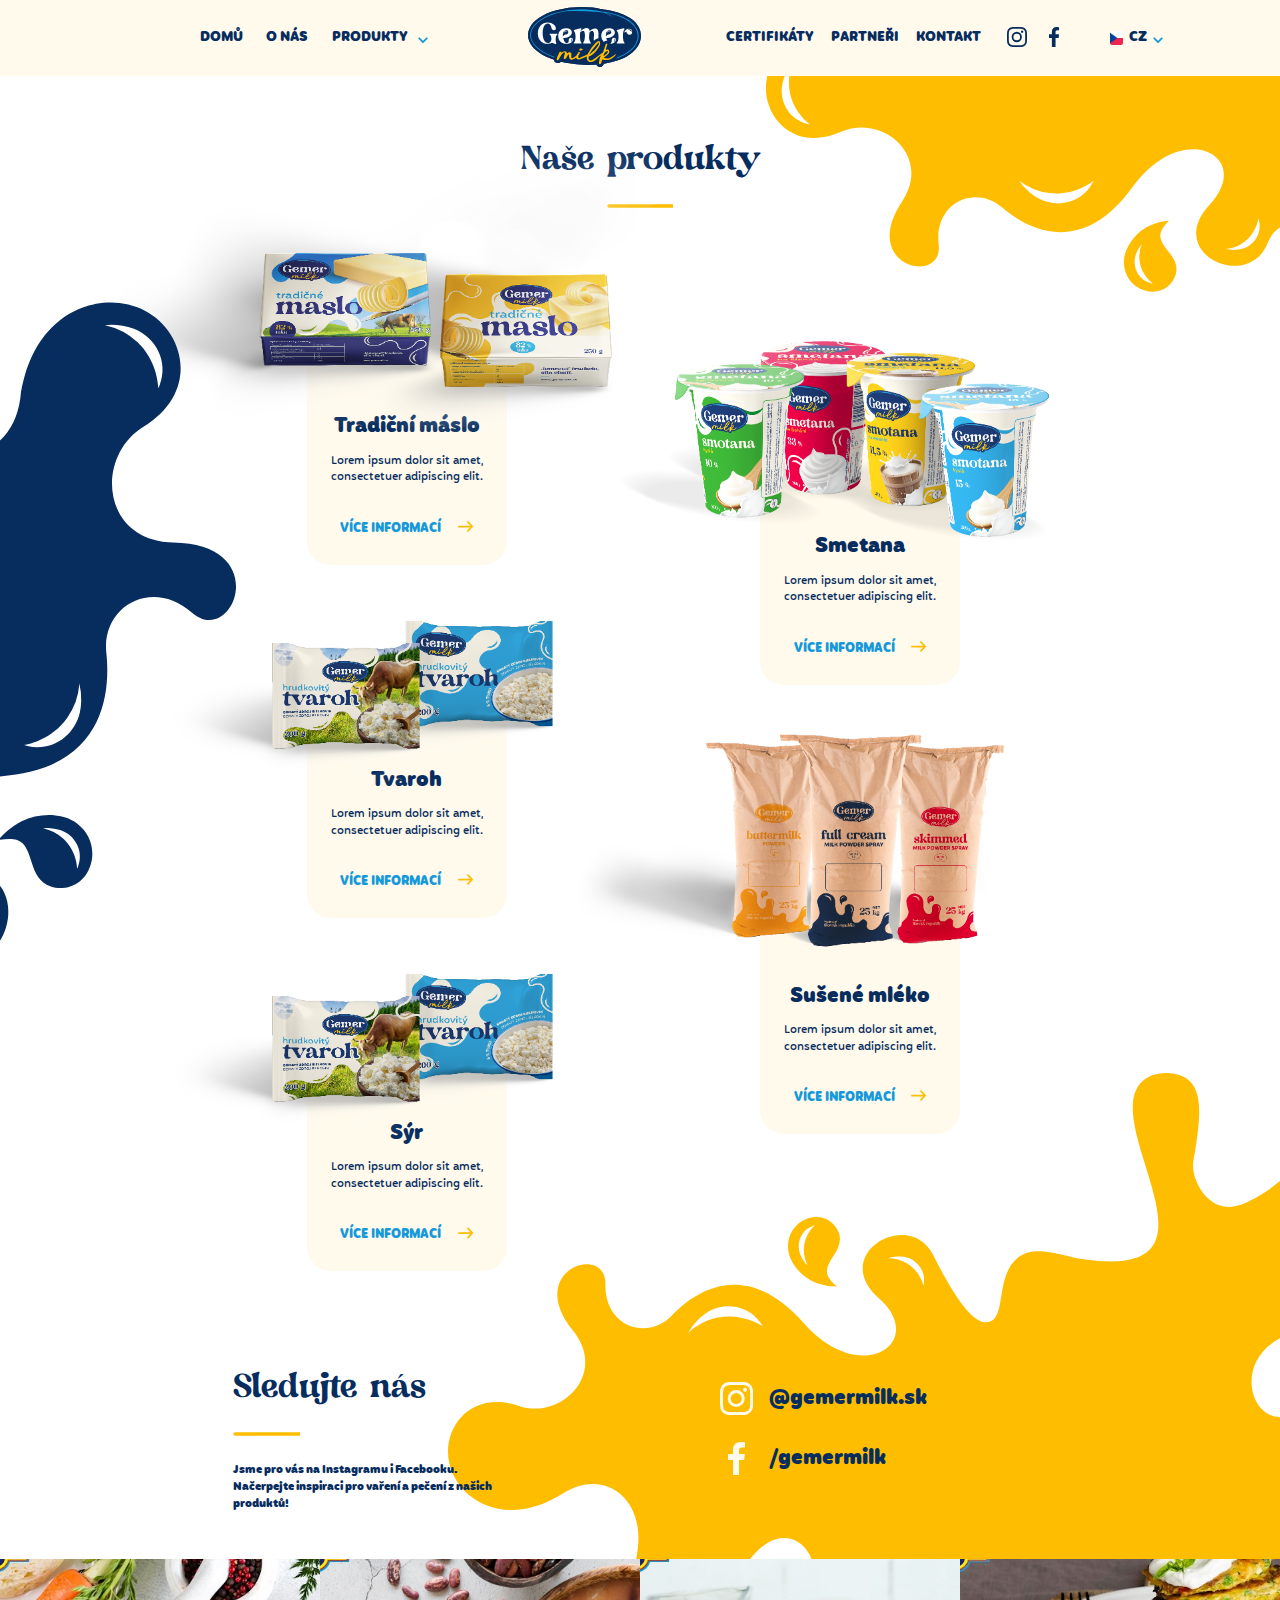
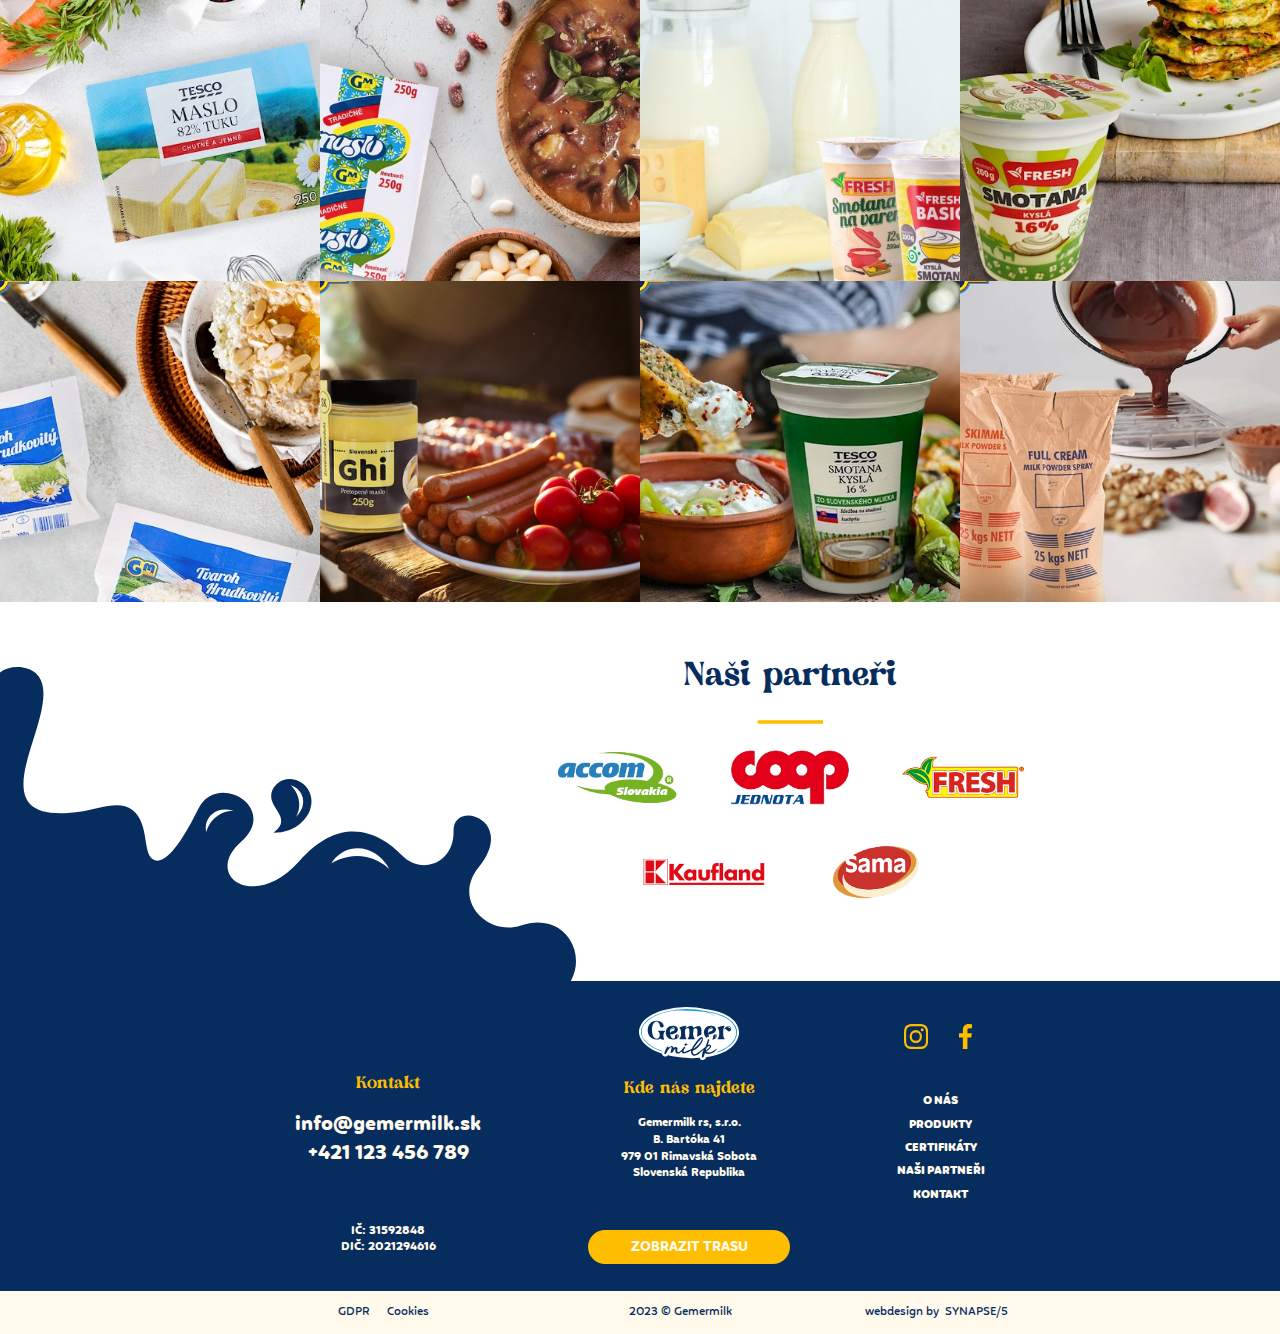
==== produkty.html @ 6dfb1072 "Add files via upload" ====
<!DOCTYPE html>
<html lang="cs">
<head>
    <meta charset="UTF-8">
    <meta name="viewport" content="width=device-width, initial-scale=1.0">
    <title>02_produkty</title>
    <link rel="stylesheet" href="style.css">
</head>
<body>
    <div class="container">
        <header>
            <div id="main-menu">
                <div id="mobmenu-filler">&nbsp;</div>
                <div class="header-left">
                    <span class="menu-option"><a href="#main-menu">Domů</a></span>
                    <span class="menu-option"><a href="#grid-about">O nás</a></span>
                    <span id="menu-expander" class="menu-option">Produkty
                        <div id="productarrw" class="arrow"><img src="./img/Path 80.svg" alt=""></div>
                    </span>
                </div>
                <a href="./index.html">
                    <div class="logo">
                        <img src="./img/Group 231.svg" alt="Gemermilk Logo">
                    </div>
                </a>
                <div class="header-right">
                    <span class="menu-option">Certifikáty</span>
                    <span class="menu-option"><a href="#partners">Partneři</a></span>
                    <span class="menu-option">Kontakt</span>
                </div>
                <div class="menu-socials">
                    <a href="https://www.instagram.com/gemermilk.sk/" target="_blank" rel="noopener noreferrer"><img src="./img/Group 100.svg" alt="Instagram"></a>
                    <a href="https://facebook.com/gemermilk" target="_blank" rel="noopener noreferrer"><img src="./img/Group 91.svg" alt="Facebook"></a>
                </div>
                <div class="lang-select">
                    <div class="lang-item selected">
                        <div class="lang-img"><img src="./img/Group308.png" alt=""></div>
                        <span class="lang-text">CZ</span>
                        <div id="langarrw" class="arrow"><img src="./img/Path 80.svg" alt=""></div>
                    </div>
                    <div class="lang-item non-selected">
                        <div class="lang-img"><img src="./img/Group 312.png" alt=""></div>
                        <span class="lang-text">SK</span>
                    </div>
                    <div class="lang-item non-selected">
                        <div class="lang-img"><img src="./img/Group 310.png" alt=""></div>
                        <span class="lang-text">EN</span>
                    </div>
                    <div class="lang-item non-selected">
                        <div class="lang-img"><img src="./img/Group 309.png" alt=""></div>
                        <span class="lang-text">HU</span>
                    </div>
                </div>
                <span id="hamburger" class="hamburger">
                    <svg xmlns="http://www.w3.org/2000/svg" id="menu-icon" class="ionicon" viewBox="0 0 512 512">
                        <path id="bar1" fill="#072D5F" stroke="#072D5F" stroke-linecap="round" stroke-miterlimit="10" stroke-width="24" d="M80 160h352"/>
                        <path id="bar2" fill="#072D5F" stroke="#072D5F" stroke-linecap="round" stroke-miterlimit="10" stroke-width="24" d="M80 256h352"/>
                        <path id="bar3" fill="#072D5F" stroke="#072D5F" stroke-linecap="round" stroke-miterlimit="10" stroke-width="24" d="M80 352h352"/>
                      </svg>
                </span>
            </div>
            <div class="menu-expansion">
                <span class="menu-option"><a href="./tradicni_maslo.html" target="_blank" rel="noopener noreferrer">máslo</a></span>
                <span class="menu-option">smetana</span>
                <span class="menu-option">sýr</span>
                <span class="menu-option">sušené mléko</span>
                <span class="menu-option">tvaroh</span>
                <button><a href="./produkty.html">všechny produkty</a></button>
            </div>
            <div class="mobile-menu mobmenu-invisible">
                <span class="menu-option"><a href="./index.html#grid-about">O nás</a></span>
                <span id="menu-expander" class="menu-option"><a href="./produkty.html">Produkty</a></span>
                <span class="menu-option">Certifikáty</span>
                <span class="menu-option"><a href="#partners">Partneři</a></span>
                <span class="menu-option"><a href="#footer-product">Kontakt</a></span>
                <div class="lang-select-mobile">
                    <div class="lang-item selected">
                        <div class="lang-img"><img src="./img/Group308.png" alt=""></div>
                        <span class="lang-text">CZ</span>
                        <div id="langarrw" class="arrow"><img src="./img/Path 80.svg" alt=""></div>
                    </div>
                    <div class="lang-item non-selected">
                        <div class="lang-img"><img src="./img/Group 312.png" alt=""></div>
                        <span class="lang-text">SK</span>
                    </div>
                    <div class="lang-item non-selected">
                        <div class="lang-img"><img src="./img/Group 310.png" alt=""></div>
                        <span class="lang-text">EN</span>
                    </div>
                    <div class="lang-item non-selected">
                        <div class="lang-img"><img src="./img/Group 309.png" alt=""></div>
                        <span class="lang-text">HU</span>
                    </div>
                </div>
                <div class="mobile-socials">
                    <a href="https://www.instagram.com/gemermilk.sk/" target="_blank" rel="noopener noreferrer"><img src="./img/Group 282_mob.svg" alt="Instagram"></a>
                    <a href="https://facebook.com/gemermilk" target="_blank" rel="noopener noreferrer"><img src="./img/Group 283_mob.svg" alt="Facebook"></a>
                </div>
            </div>
        </header>
        <section id="products-lone">
            <h1>Naše produkty</h1>
            <div class="underline">
                <svg width="97" height="6" viewBox="0 0 97 6" fill="none" xmlns="http://www.w3.org/2000/svg">
                    <path d="M3 3H100" stroke="#FFBD00" stroke-width="5" stroke-linecap="round"/>
                </svg>
            </div>
            <div class="products-container">
                <div class="products-column">
                    <div class="product maslo">
                        <div class="product-img">
                            <a href="./tradicni_maslo.html" target="_blank" rel="noopener noreferrer"></a>
                            <img src="./img/MaskGroup21.png"
                            srcset="./img/MaskGroup21@2x.png 2x,
                                    ./img/MaskGroup21@3x.png 3x"
                            alt="Tradiční Máslo Gemermilk">
                        </div>
                        <div class="product-content">
                            <div class="product-header">Tradiční máslo</div>
                            <div class="product-desc">Lorem ipsum dolor sit amet, consectetuer adipiscing elit.</div>
                            <a href="./tradicni_maslo.html"><div class="product-detail">Více informací <img src="./img/Group 270.svg" alt=""></div></a>
                        </div>
                    </div>
                    <div class="product tvaroh">
                        <div class="product-img">
                            <a href="http://" target="_blank" rel="noopener noreferrer"></a>
                            <img src="./img/Group371.png"
                            srcset="./img/Group371@2x.png 2x,
                                    ./img/Group371@3x.png 3x"
                            alt="Tvaroh Gemermilk">
                        </div>
                        <div class="product-content">
                            <div class="product-header">Tvaroh</div>
                            <div class="product-desc">Lorem ipsum dolor sit amet, consectetuer adipiscing elit.</div>
                            <div class="product-detail">Více informací <img src="./img/Group 270.svg" alt=""></div>
                        </div>
                    </div>
                    <div class="product tvaroh">
                        <div class="product-img">
                            <a href="http://" target="_blank" rel="noopener noreferrer"></a>
                            <img src="./img/Group371.png"
                            srcset="./img/Group371@2x.png 2x,
                                    ./img/Group371@3x.png 3x"
                            alt="Tvaroh Gemermilk">
                        </div>
                        <div class="product-content">
                            <div class="product-header">Sýr</div>
                            <div class="product-desc">Lorem ipsum dolor sit amet, consectetuer adipiscing elit.</div>
                            <div class="product-detail">Více informací <img src="./img/Group 270.svg" alt=""></div>
                        </div>
                    </div>
                </div>
                <div class="products-column right-column">
                    <div class="product smetana">
                        <div class="product-img">
                            <a href="http://" target="_blank" rel="noopener noreferrer"></a>
                            <img src="./img/08.png"
                            srcset="./img/08@2x.png 2x,
                                    ./img/08@3x.png 3x"
                            alt="Smetana Gemermilk">
                        </div>
                        <div class="product-content">
                            <div class="product-header">Smetana</div>
                            <div class="product-desc">Lorem ipsum dolor sit amet, consectetuer adipiscing elit.</div>
                            <div class="product-detail">Více informací <img src="./img/Group 270.svg" alt=""></div>
                        </div>
                    </div>
                    <div class="product powder">
                        <div class="product-img">
                            <a href="http://" target="_blank" rel="noopener noreferrer"></a>
                            <img src="./img/25kg_vizu_manual.png"
                            srcset="./img/25kg_vizu_manual@2x.png 2x,
                                    ./img/25kg_vizu_manual@3x.png 3x"
                            alt="Sušené mléko Gemermilk">
                        </div>
                        <div class="product-content">
                            <div class="product-header">Sušené mléko</div>
                            <div class="product-desc">Lorem ipsum dolor sit amet, consectetuer adipiscing elit.</div>
                            <div class="product-detail">Více informací <img src="./img/Group 270.svg" alt=""></div>
                        </div>
                    </div>
                </div>
            </div>
            <div class="socials">
                <div class="socials-container">
                    <h1>Sledujte nás</h1>
                    <div class="underline">
                        <svg width="97" height="6" viewBox="0 0 97 6" fill="none" xmlns="http://www.w3.org/2000/svg">
                            <path d="M3 3H100" stroke="#FFBD00" stroke-width="5" stroke-linecap="round"/>
                        </svg>
                    </div>
                    <p>Jsme pro vás na Instagramu i Facebooku. Načerpejte inspiraci pro vaření a pečení z našich produktů!</p>
                </div>
                <div class="socials-container">
                    <span class="soc-media">
                        <img src="./img/Group 239.svg" alt="">
                        <a href="https://www.instagram.com/gemermilk.sk/" target="_blank">@gemermilk.sk</a>
                    </span>
                    <span class="soc-media">
                        <img src="./img/Group 240.svg" alt="">
                        <a href="https://facebook.com/gemermilk" target="_blank">/gemermilk</a>
                    </span>
                </div>
            </div>
        </section>
        <section id="products-grid">
            <div class="grid-item">
                <img src="./img/01.jpg" alt="">
            </div>
            <div class="grid-item">
                <img src="./img/02.jpg" alt="">
            </div>
            <div class="grid-item">
                <img src="./img/03.jpg" alt="">
            </div>
            <div class="grid-item">
                <img src="./img/04.jpg" alt="">
            </div>
            <div class="grid-item">
                <img src="./img/05.jpg" alt="">
            </div>
            <div class="grid-item">
                <img src="./img/06.jpg" alt="">
            </div>
            <div class="grid-item mobile-hide">
                <img src="./img/07.jpg" alt="">
            </div>
            <div class="grid-item mobile-hide">
                <img src="./img/008.jpg" alt="">
            </div>
        </section>
        <section id="partners">
            <h1>Naši partneři</h1>
            <div class="underline">
                <svg width="97" height="6" viewBox="0 0 97 6" fill="none" xmlns="http://www.w3.org/2000/svg">
                    <path d="M3 3H100" stroke="#FFBD00" stroke-width="5" stroke-linecap="round"/>
                </svg>
            </div>
            <div class="partners-imgs">
                <div class="wrapper mobile-show">
                    <img src="./img/Image9.png"
                    srcset="./img/Image9@2x.png 2x,
                            ./img/Image9@3x.png 3x"
                    alt="Accom Slovakia">
                    <img src="./img/Image10.png"
                    srcset="./img/Image10@2x.png 2x,
                            ./img/Image10@3x.png 3x"
                    alt="Coop Jednota">
                    <img src="./img/Image11.png"
                    srcset="./img/Image11@2x.png 2x,
                            ./img/Image11@3x.png 3x"
                    alt="Fresh">
                    <img src="./img/Image12.png"
                    srcset="./img/Image12@2x.png 2x,
                            ./img/Image12@3x.png 3x"
                    alt="Kaufland">
                    <img src="./img/Image13.png"
                    srcset="./img/Image13@2x.png 2x,
                            ./img/Image13@3x.png 3x"
                    alt="Sama">
            </div>
                <div class="wrapper">
                    <img src="./img/Image9.png"
                    srcset="./img/Image9@2x.png 2x,
                            ./img/Image9@3x.png 3x"
                    alt="Accom Slovakia">
                    <img src="./img/Image10.png"
                    srcset="./img/Image10@2x.png 2x,
                            ./img/Image10@3x.png 3x"
                    alt="Coop Jednota">
                    <img src="./img/Image11.png"
                    srcset="./img/Image11@2x.png 2x,
                            ./img/Image11@3x.png 3x"
                    alt="Fresh">
                </div>
                <div class="wrapper">
                    <img src="./img/Image12.png"
                    srcset="./img/Image12@2x.png 2x,
                            ./img/Image12@3x.png 3x"
                    alt="Kaufland">
                    <img src="./img/Image13.png"
                    srcset="./img/Image13@2x.png 2x,
                            ./img/Image13@3x.png 3x"
                    alt="Sama">
                </div>
            </div>
        </section>
        <footer id="footer-product">
            <div class="footer-bottom">
                <div class="footer-left">
                    <div class="footer-logo-mobile">
                        <img src="./img/Group 279.svg" alt="">
                    </div>
                    <h3>Kontakt</h3>
                    <div class="contact">
                        info@gemermilk.sk<br>+421 123 456 789
                    </div>
                    <p>IČ: 31592848<br>DIČ: 2021294616</p>
                </div>
                <div class="footer-center">
                    <div class="footer-logo">
                        <img src="./img/Group 279.svg" alt="">
                    </div>
                    <h3>Kde nás najdete</h3>
                    <div class="footer-address">
                        Gemermilk rs, s.r.o.<br>B. Bartóka 41<br>979 01 Rimavská Sobota<br>Slovenská Republika
                    </div>
                    <button>Zobrazit trasu</button>
                </div>
                <div class="footer-right">
                    <div class="footer-socials">
                        <a href="https://www.instagram.com/gemermilk.sk/" target="_blank" rel="noopener noreferrer"><img src="./img/Group 282.svg" alt="Instagram"></a>
                        <a href="https://facebook.com/gemermilk" target="_blank" rel="noopener noreferrer"><img src="./img/Group 283.svg" alt="Facebook"></a>
                    </div>
                    <span class="footer-menu"><a href="./index.html#grid-about">o nás</a></span>
                    <span class="footer-menu"><a href="./produkty.html">produkty</a></span>
                    <span class="footer-menu"><a href="">certifikáty</a></span>
                    <span class="footer-menu"><a href="#partners">naši partneři</a></span>
                    <span class="footer-menu"><a href="#footer-product">kontakt</a></span>
                </div>
            </div>
        </footer>
        <div class="synapse">
            <div class="footer-left"><span class="text"><a href="">GDPR</a></span><span class="text"><a href="">Cookies</a></span></div>
            <div class="footer-center"><a href="">2023 © Gemermilk</a></div>
            <div class="footer-right">webdesign by &nbsp;<a href="">SYNAPSE/5</a></div>
        </div>
        <div class="splash-container">
            <img src="./img/Group 267.svg" alt="" class="produkty-splash3">
            <img src="./img/Group 278.svg" alt="" class="produkty-splash4">
            <img src="./img/Group 277.svg" alt="" class="produkty-splash5">
            <img src="./img/Group 278.svg" alt="" class="produkty-splash6">
        </div>
    </div>
    <script src="./index_app.js"></script>
</body>
</html>
---- style.css ----
/* http://meyerweb.com/eric/tools/css/reset/ 
   v2.0 | 20110126
   License: none (public domain)
*/
@font-face {
    font-family: 'Mohr Rounded Black';
    src: url('./fonts/MohrRounded-Black.ttf') format('truetype');
}
@font-face {
    font-family: 'Mohr Rounded Medium';
    src: url('./fonts/MohrRounded-Medium.ttf') format('truetype');
}
@font-face {
    font-family: 'Mohr Rounded Bold';
    src: url('./fonts/MohrRounded-Bold.ttf') format('truetype');
}
@font-face {
    font-family: 'Bagrile';
    src: url('./fonts/Bagrile.otf') format('opentype');
}
:root{
    font-size: 0.52083vw;
    --beige: #FFFAEC;
    --dark-blue: #072D5F;
    --light-blue: #1699DA;
    --orange: #FFBD00;
}
html, body, div, span, applet, object, iframe,
h1, h2, h3, h4, h5, h6, p, blockquote, pre,
a, abbr, acronym, address, big, cite, code,
del, dfn, em, img, ins, kbd, q, s, samp,
small, strike, strong, sub, sup, tt, var,
b, u, i, center,
dl, dt, dd, ol, ul, li,
fieldset, form, label, legend,
table, caption, tbody, tfoot, thead, tr, th, td,
article, aside, canvas, details, embed, 
figure, figcaption, footer, header, hgroup, 
menu, nav, output, ruby, section, summary,
time, mark, audio, video {
	margin: 0;
	padding: 0;
	border: 0;
	font-family: 'Mohr Rounded Black', sans-serif;
	vertical-align: baseline;
}
/* HTML5 display-role reset for older browsers */
article, aside, details, figcaption, figure, 
footer, header, hgroup, menu, nav, section {
	display: block;
}
#products-lone{
    display: -webkit-box;
    display: -ms-flexbox;
    display: flex;
    -webkit-box-orient: vertical;
    -webkit-box-direction: normal;
    -ms-flex-direction: column;
    flex-direction: column;
    -webkit-box-align: center;
    -ms-flex-align: center;
    align-items: center;
    padding-top: 10rem;
    top: 0;
    margin-bottom: 56.2rem;
}
a {
    text-decoration: none; 
    color: inherit; 
  }
body {
	line-height: 1;
}
ol, ul {
	list-style: none;
}
blockquote, q {
	quotes: none;
}
blockquote:before, blockquote:after,
q:before, q:after {
	content: '';
	content: none;
}
table {
	border-collapse: collapse;
	border-spacing: 0;
}
button{
    display: -webkit-box;
    display: -ms-flexbox;
    display: flex;
    -webkit-box-pack: center;
        -ms-flex-pack: center;
            justify-content: center;
    -webkit-box-align: center;
        -ms-flex-align: center;
            align-items: center;
    font-family: 'Mohr Rounded Bold', sans-serif;
    font-size: 2rem;
    text-transform: uppercase;
    color: var(--dark-blue);
    padding: 1rem 6.4rem 1rem 6.4rem;
    border: none;
    border-radius: 25px;
    background-color: var(--orange);
    max-width: -webkit-fit-content;
    max-width: -moz-fit-content;
    max-width: fit-content;
    -webkit-transition: all 0.3s ease-in-out;
    -o-transition: all 0.3s ease-in-out;
    transition: all 0.3s ease-in-out;
    cursor: pointer;

}
button:hover{
    -webkit-filter: brightness(1.1);
            filter: brightness(1.1);
}
h1{
    display: -webkit-box;
    display: -ms-flexbox;
    display: flex;
    font-family: 'Bagrile', sans-serif;
    font-weight: 100;
    color: var(--dark-blue);
    line-height: 5.5rem;
    font-size: 5rem;
}
h3{
    font-family: 'Bagrile', sans-serif;
    color: var(--orange);
    font-size: 2.5rem;
    line-height: 3rem;
    font-weight: 100;
}
header{
    display: -webkit-box;
    display: -ms-flexbox;
    display: flex;
    -webkit-box-orient: vertical;
    -webkit-box-direction: normal;
        -ms-flex-direction: column;
            flex-direction: column;
    -webkit-box-pack: end;
        -ms-flex-pack: end;
            justify-content: flex-end;
    min-height: 11.39rem;
}
#main-menu{
    display: -webkit-box;
    display: -ms-flexbox;
    display: flex;
    -webkit-box-align: center;
        -ms-flex-align: center;
            align-items: center;
    background-color: var(--beige);
    height: 11.39rem;
}
.hamburger{
    display: none;
}
.menu-expansion{
    display: -webkit-box;
    display: -ms-flexbox;
    display: flex;
    position: absolute;
    top: 11.39rem;
    z-index: 20;
    width: 100%;
    background-color: var(--dark-blue);
    height: 7rem;
    opacity: 0;
    -webkit-box-align: center;
        -ms-flex-align: center;
            align-items: center;
    gap: 4.5rem;
    -webkit-transition: all 0.3s ease-in-out;
    -o-transition: all 0.3s ease-in-out;
    transition: all 0.3s ease-in-out;
    pointer-events: none;
}
.menu-expansion .menu-option{
    color: var(--beige);
}
p{
    color: var(--dark-blue);
    font-size: 1.6rem;
    line-height: 2.5rem;
}
section:not(:first-child){
    position: relative;
    top: -56.2rem;
}
.container{
    position: relative;
    width: 100%;
    overflow: clip;
}
.header-left{
    display: -webkit-box;
    display: -ms-flexbox;
    display: flex;
    gap: 3.5rem;
}
.header-right{
    display: -webkit-box;
    display: -ms-flexbox;
    display: flex;
    gap: 2.6rem;
}
.menu-option{
    -webkit-transition: all 0.3s ease-in-out;
    -o-transition: all 0.3s ease-in-out;
    transition: all 0.3s ease-in-out;
    gap: 1.5rem;
}
#main-menu .menu-option:hover{
    color: var(--light-blue);
}
.menu-expansion .menu-option:hover{
    color: var(--orange);
}
.menu-socials img, .footer-socials img{
    -webkit-transition: all 0.2s ease-in-out;
    -o-transition: all 0.2s ease-in-out;
    transition: all 0.2s ease-in-out;
}
.menu-socials img:hover, .footer-socials img:hover{
    -webkit-transform: scale(1.1);
        -ms-transform: scale(1.1);
            transform: scale(1.1);
}
#main-menu, .menu-expansion{
    padding-left: 30rem;
}
.menu-expansion > button{
    color: var(--beige);
    margin-left: 30rem;
}

.menu-option, .lang-select{
    display: -webkit-box;
    display: -ms-flexbox;
    display: flex;
    -webkit-box-align: center;
        -ms-flex-align: center;
            align-items: center;
    color: var(--dark-blue);
    font-size: 2rem;
    text-transform: uppercase;
    cursor: pointer;
}
.menu-socials{
    display: -webkit-box;
    display: -ms-flexbox;
    display: flex;
    gap: 2.6rem;
    margin-left: 3.8rem;
    margin-right: 3.6rem;
}
.menu-socials img{
    width: 3rem;
    height: 3rem;
}
.logo{
    margin-left: 15rem;
    margin-right: 12.7rem;
}
.logo > img{
    width: 17rem;
}
.lang-select{
    display: -webkit-box;
    display: -ms-flexbox;
    display: flex;
    -webkit-box-align: start;
        -ms-flex-align: start;
            align-items: flex-start;
    position: relative;
    background-color: var(--beige);
    z-index: 0;
    top: 7rem;
    -webkit-box-orient: vertical;
    -webkit-box-direction: normal;
        -ms-flex-direction: column;
            flex-direction: column;
    gap: 2rem;
    margin-right: 9.6rem;
    padding: 0 2.3rem 2rem 3.3rem;
    border-radius: 19px;
    -webkit-transition: all 0.3s ease-in-out;
    -o-transition: all 0.3s ease-in-out;
    transition: all 0.3s ease-in-out;
    background-color: transparent;
}
.open{
    z-index: 99;
    background-color: var(--beige);
}
.lang-item{
    display: -webkit-box;
    display: -ms-flexbox;
    display: flex;
    gap: 0.9rem;
    -webkit-transition: all 0.3s ease-in-out;
    -o-transition: all 0.3s ease-in-out;
    transition: all 0.3s ease-in-out;
}
.lang-item > img{
    pointer-events: none;
}
.non-selected{
    opacity: 0;
    pointer-events: none;
}
.arrow{
    display: -webkit-box;
    display: -ms-flexbox;
    display: flex;
    -webkit-box-align: center;
        -ms-flex-align: center;
            align-items: center;
    -webkit-transition: all 0.3s ease-in-out ;
    -o-transition: all 0.3s ease-in-out ;
    transition: all 0.3s ease-in-out ;
    margin-top: 0.5rem;
}
.arrow > img{
    width: 1.5rem;
}
.lang-select:hover .arrow{
    -webkit-transform: rotateX(180deg);
            transform: rotateX(180deg); 
}
/*
#cow-pasture{
    width: 100vw;
    height: 100vh;
    background-position-y: 80%;
    background-position-x: 10%;
    background-image: url(./img/edit_cow-pasture-sunny-day-agriculture-switzerland-photo-high-resolution.png);
}
*/
.hero{
    display: -webkit-box;
    display: -ms-flexbox;
    display: flex;
    -webkit-box-align: center;
        -ms-flex-align: center;
            align-items: center;
    text-align: center;
    -webkit-box-pack: center;
        -ms-flex-pack: center;
            justify-content: center;
    color: var(--beige);
    font-size: 10rem;
    font-family: Bagrile, sans-serif;
    margin-top: 9rem;
    margin-left: 60rem;
    z-index: 10;
    position: absolute;
}
#hero-section{
    overflow: clip;
}
#hero-img{
    position: relative;
    overflow: clip;
}
#hero-img > img{
    width: 133%;
    position: relative;
    top: -55rem;
    overflow: clip;
    z-index: 4;
}
.splash1{
    position: absolute;
    left: -22%;
    top: 24rem;
    width: 90%;
    z-index: 100;
    pointer-events: none;
}
.splash1 img{
    width: 175.5rem;
}
.splash2{
    position: absolute;
    left: 32%;
    top: 48rem;
    z-index: 3;
    width: 101%;
    pointer-events: none;
}
.splash3{
    position: absolute;
    right: 80%;
    top: 270rem;
    width: 60%;
    z-index: 0;
    pointer-events: none;
}
.splash4{
    position: absolute;
    left: 35%;
    top: 408rem;
    z-index: -5;
    width: 90%;
    pointer-events: none;
}
.splash4 > img{
    width: 163rem;
}
.splash5{
    position: absolute;
    right: 55%;
    top: 585rem;
    z-index: -5;
    width: 70%;
    pointer-events: none;
}
.splash6{
    display: none;
}
.btn-top-margin{
    margin-top: 5rem;
}
#hero-subtext{
    position: absolute;
    top: 60rem;
    margin-left: 36rem;
    line-height: 3.2rem;
    font-family: 'Mohr Rounded Bold', sans-serif;
    color: var(--beige);
    max-width: 65rem;
    z-index: 101;
    font-size: 2rem;
}
#grid-about{
    display: -ms-grid;
    display: grid;
    -ms-grid-columns: 1.11fr 1fr;
    grid-template-columns: 1.11fr 1fr;
    position: relative;
    top: -56rem;
    background-color: var(--orange);
}
.grid-item > img{
    width: 100%;
}
.grid-item{
    position: relative;
    z-index: 10;
}
#about{
    display: -webkit-box;
    display: -ms-flexbox;
    display: flex;
    -webkit-box-orient: vertical;
    -webkit-box-direction: normal;
        -ms-flex-direction: column;
            flex-direction: column;
    padding-top: 10rem;
    padding-left: 8.5rem;
    background-color: var(--beige);
}
#about > h1{
    max-width: 40rem;
}
.underline > svg{
    width: 10rem;
    max-width: 97px;
    margin-top: 3.5rem;
    margin-bottom: 3.5rem;
}
#about > p{
    max-width: 47rem;
    margin-top: 2rem;
}
#history{
    padding-left: 36rem;
    background-color: var(--orange);
}
#history > h1{
    padding-top: 7rem;
}
#carousel{
    display: -webkit-box;
    display: -ms-flexbox;
    display: flex;
    position: relative;
    gap: 5rem;
    overflow-x: scroll;
    z-index: 1;
}
.carousel-bg {
    position: relative;
    background-image: url(./img/Group\ 262.svg);
    background-repeat: no-repeat; 
    background-size: 100% auto;
    width: 100%; 
    height: 15rem; 
    overflow: hidden; 
    z-index: 0;
    left: 5rem;
    top: -39rem;
}
.synapse{
    display: -webkit-box;
    display: -ms-flexbox;
    display: flex;
    -webkit-box-align: center;
        -ms-flex-align: center;
            align-items: center;
    font-size: 1.6rem;
    color: var(--dark-blue);
    background-color: var(--beige);
    -webkit-box-pack: center;
        -ms-flex-pack: center;
            justify-content: center;
    gap: 20rem;
    width: 100%;
    min-height: 6.5rem;
}
.synapse > .footer-left{
    margin-top: 0;
    -webkit-box-orient: horizontal;
    -webkit-box-direction: normal;
        -ms-flex-direction: row;
            flex-direction: row;
}
.synapse *{
    font-family: 'Mohr Rounded Medium', sans-serif;
}
.synapse a{
    -webkit-transition: all 0.3s ease-in-out;
    -o-transition: all 0.3s ease-in-out;
    transition: all 0.3s ease-in-out;
}
.synapse a:hover{
    color: var(--orange);
}
.synapse > .footer-center, .synapse > .footer-right{
    position: relative;
    -webkit-box-orient: horizontal;
    -webkit-box-direction: normal;
        -ms-flex-direction: row;
            flex-direction: row;
    left: 10rem
}

/* Hide the scrollbar for WebKit-based browsers (Chrome, Safari, etc.) */
#carousel::-webkit-scrollbar {
    width: 0.1em; /* Adjust the width as needed */
  }
  
  #carousel::-webkit-scrollbar-thumb {
    background-color: transparent; /* Hide the scrollbar thumb */
  }

.carousel-column{
    display: -webkit-box;
    display: -ms-flexbox;
    display: flex;
    -webkit-box-orient: vertical;
    -webkit-box-direction: normal;
        -ms-flex-direction: column;
            flex-direction: column;
    -webkit-box-align: center;
        -ms-flex-align: center;
            align-items: center;
    max-width: -webkit-fit-content;
    max-width: -moz-fit-content;
    max-width: fit-content;
    gap: 4.5rem;
}
.carousel-text{
    display: -webkit-box;
    display: -ms-flexbox;
    display: flex;
    font-family: 'Mohr Rounded Medium', sans-serif;
    font-size: 1.6rem;
    line-height: 3rem;
    color: var(--beige);
    max-width: 25rem;
    text-align: center;
    -webkit-transition: all 0.3s ease-in-out;
    -o-transition: all 0.3s ease-in-out;
    transition: all 0.3s ease-in-out;
}
.carousel-ending-gap{
    display: -webkit-box;
    display: -ms-flexbox;
    display: flex;
    height: auto;
    min-width: 7rem;
}
.filler{
    opacity: 0;
}
.carousel-img{
    width: 25rem;
}
.carousel-img > img{
    width: 100%;
}
.carousel-gradient{
    width: 75rem;
    height: 100%;
    position: absolute;
    top: 0;
    right: 0;
    z-index: 2;
    background: rgb(251,251,251);
    background: -o-linear-gradient(left, rgba(251,251,251,0) 0%, rgba(255,189,0,1) 55%);
    background: -webkit-gradient(linear, left top, right top, from(rgba(251,251,251,0)), color-stop(55%, rgba(255,189,0,1)));
    background: linear-gradient(90deg, rgba(251,251,251,0) 0%, rgba(255,189,0,1) 55%);
    pointer-events: none;
}
.carousel-gradient-left{
    width: 75rem;
    height: 100%;
    position: absolute;
    top: 0;
    right: 0;
    z-index: 0;
    background: rgb(251,251,251);
    background: -o-linear-gradient(left, rgba(251,251,251,0) 0%, rgba(255,189,0,1) 55%);
    background: -webkit-gradient(linear, left top, right top, from(rgba(251,251,251,0)), color-stop(55%, rgba(255,189,0,1)));
    background: linear-gradient(90deg, rgba(251,251,251,0) 0%, rgba(255,189,0,1) 55%);
    pointer-events: none;
}
.fixed-column {
    position: sticky;
    left: 0;
    z-index: 0;
}
.sticky{
    position: sticky;
    left: 0;
}
.active{
    cursor: -webkit-grabbing;
    cursor: grabbing;
}
#products{
    display: -webkit-box;
    display: -ms-flexbox;
    display: flex;
    -webkit-box-orient: vertical;
    -webkit-box-direction: normal;
        -ms-flex-direction: column;
            flex-direction: column;
    -webkit-box-align: center;
        -ms-flex-align: center;
            align-items: center;
    padding-top: 10rem;
}
#products > h1, #products > .underline{
    display: -webkit-box;
    display: -ms-flexbox;
    display: flex;
    -webkit-box-pack: center;
        -ms-flex-pack: center;
            justify-content: center;
}
.products-container{
    display: -webkit-box;
    display: -ms-flexbox;
    display: flex;
    position: relative;
    top: -8rem;
}
.products-column{
    display: -webkit-box;
    display: -ms-flexbox;
    display: flex;
    -webkit-box-orient: vertical;
    -webkit-box-direction: normal;
        -ms-flex-direction: column;
            flex-direction: column;
    -webkit-box-align: center;
        -ms-flex-align: center;
            align-items: center;
    gap: 7rem;
    pointer-events: none;
}
.products-column:first-child{
    margin-top: -25rem;
    margin-left: 30rem;
}
.right-column{
    gap: 0rem;
    position: relative;
    right: 30rem;
    top: 3rem;
}
.product{
    display: -webkit-box;
    display: -ms-flexbox;
    display: flex;
    -webkit-box-orient: vertical;
    -webkit-box-direction: normal;
        -ms-flex-direction: column;
            flex-direction: column;
    -webkit-box-align: center;
        -ms-flex-align: center;
            align-items: center;
    width: -webkit-fit-content;
    width: -moz-fit-content;
    width: fit-content;
    pointer-events: none;
}
.product-content{
    display: -webkit-box;
    display: -ms-flexbox;
    display: flex;
    -webkit-box-orient: vertical;
    -webkit-box-direction: normal;
        -ms-flex-direction: column;
            flex-direction: column;
    -webkit-box-align: center;
        -ms-flex-align: center;
            align-items: center;
    background-color: #FFFAEC;
    max-width: 30rem;
    padding-top: 11.5rem;
    padding-bottom: 4.5rem;
    border-radius: 24px;
}
.product-header{
    font-size: 3rem;
    color: var(--dark-blue);
    line-height: 4.7rem;
    margin-bottom: 1.5rem;
}
.product-desc{
    font-size: 1.6rem;
    text-align: center;
    line-height: 2.5rem;
    color: var(--dark-blue);
    font-family: 'Mohr Rounded Medium', sans-serif;
}
.product-img{
    position: relative;
    width: 100%;
}
.maslo > .product-img a{
    left: 65%;
    width: 55%;
}
.tvaroh > .product-img a{
    width: 65%;
    left: 55%;
}
.smetana > .product-img a{
    width: 65%;
    height: 50%;
}
.product-img a{
    display: -webkit-box;
    display: -ms-flexbox;
    display: flex;
    -webkit-box-pack: center;
        -ms-flex-pack: center;
            justify-content: center; 
    -webkit-box-align: center; 
        -ms-flex-align: center; 
            align-items: center;
    z-index: 100;
    position: absolute;
    top: 50%; 
    left: 50%;
    -webkit-transform: translate(-50%, -50%);
        -ms-transform: translate(-50%, -50%);
            transform: translate(-50%, -50%); 
    height: 80%;
    width: 50%;
    pointer-events: all;
}
/* product img positions */
.maslo > .product-img{
    top: 20rem;
    left: -11rem;
    width: 96rem;
}
.tvaroh{
    margin-top: -31rem;
}
.tvaroh > .product-img{
    top: 20rem;
    left: -3rem;
    width: 69rem;
}
.powder{
    position: relative;
    bottom: 5rem;
}
.powder > .product-img{
    top: 9rem;
    left: 3rem;
    width: 100rem;
}
.smetana{
    position: relative;
    top: 5rem;
    margin-top: -25rem;
}
.smetana > .product-img{
    top: 27rem;
    width: 91rem;
}
.product-img img{
    position: relative;
    width: 100%;
    height: auto;
}
.product-detail{
    -webkit-box-align: center;
        -ms-flex-align: center;
            align-items: center;
    color: var(--light-blue);
    text-transform: uppercase;
    font-size: 1.8rem;
    margin-top: 5.2rem;
    -webkit-transition: all 0.3s ease;
    -o-transition: all 0.3s ease;
    transition: all 0.3s ease;
    pointer-events: all;
}
.product-detail img{
    -webkit-transition: all 0.3s ease;
    -o-transition: all 0.3s ease;
    transition: all 0.3s ease;
}
.product-detail:hover{
    color: var(--dark-blue);
    cursor: pointer;
}
.product-detail:hover > img{
    -webkit-transform: translateX(20%);
        -ms-transform: translateX(20%);
            transform: translateX(20%);
}
.product-detail img{
    width: 2.3rem;
    height: auto;
    margin-left: 2rem;
}
.socials{
    display: -webkit-box;
    display: -ms-flexbox;
    display: flex;
    gap: 30rem;
    margin-bottom: 7rem;
    margin-right: 18rem;
}
.socials p{
    max-width: 43rem;
}
.soc-media{
    display: -webkit-box;
    display: -ms-flexbox;
    display: flex;
    -webkit-box-align: center;
        -ms-flex-align: center;
            align-items: center;
    gap: 2.4rem;
    margin-bottom: 4rem;
    color: var(--dark-blue);
    font-size: 3rem;
    -webkit-transition: all 0.3s ease-in-out;
    -o-transition: all 0.3s ease-in-out;
    transition: all 0.3s ease-in-out;
}
.soc-media a:hover{
    color: var(--light-blue);
}
.soc-media > a{
    color: var(--dark-blue);
    font-size: 3rem;
    -webkit-transition: all 0.3s ease-in-out;
    -o-transition: all 0.3s ease-in-out;
    transition: all 0.3s ease-in-out;
}
.soc-media img{
    width: 5rem;
    height: 5rem;
}
.socials-container{
    display: -webkit-box;
    display: -ms-flexbox;
    display: flex;
    -webkit-box-orient: vertical;
    -webkit-box-direction: normal;
        -ms-flex-direction: column;
            flex-direction: column;
    -webkit-box-pack: center;
        -ms-flex-pack: center;
            justify-content: center;
    margin-top: 7rem;
}
#products-grid{
    display: -ms-grid;
    display: grid;
    place-items: center;
    -ms-grid-rows: (1fr)[2];
    grid-template-rows: repeat(2, 1fr);
    -ms-grid-columns: (1fr)[4];
    grid-template-columns: repeat(4, 1fr);
}
#products-grid > *:nth-child(1){
    -ms-grid-row: 1;
    -ms-grid-column: 1;
}
#products-grid > *:nth-child(2){
    -ms-grid-row: 1;
    -ms-grid-column: 2;
}
#products-grid > *:nth-child(3){
    -ms-grid-row: 1;
    -ms-grid-column: 3;
}
#products-grid > *:nth-child(4){
    -ms-grid-row: 1;
    -ms-grid-column: 4;
}
#products-grid > *:nth-child(5){
    -ms-grid-row: 2;
    -ms-grid-column: 1;
}
#products-grid > *:nth-child(6){
    -ms-grid-row: 2;
    -ms-grid-column: 2;
}
#products-grid > *:nth-child(7){
    -ms-grid-row: 2;
    -ms-grid-column: 3;
}
#products-grid > *:nth-child(8){
    -ms-grid-row: 2;
    -ms-grid-column: 4;
}
#products-grid > .grid-item{
    width: 48rem;
    overflow: hidden;
}
#products-grid > .grid-item > img{
    -webkit-transform: scale(1.25);
        -ms-transform: scale(1.25);
            transform: scale(1.25); 
}
#partners{
    display: -webkit-box;
    display: -ms-flexbox;
    display: flex;
    -webkit-box-orient: vertical;
    -webkit-box-direction: normal;
        -ms-flex-direction: column;
            flex-direction: column;
    -webkit-box-align: center;
        -ms-flex-align: center;
            align-items: center;
    padding-top: 8.5rem;
    margin-left: 45rem;
}
#partners img{
    width: 18.3rem;
}
.wrapper{
    display: -webkit-box;
    display: -ms-flexbox;
    display: flex;
    -webkit-box-pack: center;
        -ms-flex-pack: center;
            justify-content: center;
    gap: 7.6rem;
    margin-bottom: 6rem;
}
footer{
    display: -webkit-box;
    display: -ms-flexbox;
    display: flex;
    -webkit-box-orient: vertical;
    -webkit-box-direction: normal;
        -ms-flex-direction: column;
            flex-direction: column;
    -webkit-box-align: center;
        -ms-flex-align: center;
            align-items: center;
    background-color: var(--dark-blue);
    margin-top: -50rem;
    padding-bottom: 4rem;
}
footer button{
    color: var(--beige);
}
.footer-bottom, .footer-top{
    display: -webkit-box;
    display: -ms-flexbox;
    display: flex;
    width: 100%;
    -webkit-box-pack: center;
        -ms-flex-pack: center;
            justify-content: center;
}
.footer-top{
    display: -webkit-box;
    display: -ms-flexbox;
    display: flex;
    -webkit-box-pack: center;
        -ms-flex-pack: center;
            justify-content: center;
    -webkit-box-align: center;
        -ms-flex-align: center;
            align-items: center;
    gap: 16rem;
    padding-left: 40rem;
}
.footer-logo{
    margin-top: 4rem;
}
.footer-logo > img{
    width: 15.4rem;
}
.footer-socials{
    display: -webkit-box;
    display: -ms-flexbox;
    display: flex;
    -webkit-box-pack: center;
        -ms-flex-pack: center;
            justify-content: center;
    gap: 3.7rem;
    margin-top: 6.5rem;
    margin-bottom: 6rem;
}
.footer-socials img{
    width: 3.7rem;
    height: 3.7rem;
}
.footer-bottom{
    gap: 16rem;
}
footer p{
    color: var(--beige);
    font-family: 'Mohr Rounded Bold', sans-serif;
    line-height: 2.5rem;
}
.footer-address{
    color: var(--beige);
    font-family: 'Mohr Rounded Bold', sans-serif;
    line-height: 2.5rem;
    font-size: 1.6rem;
    margin-bottom: 4.7rem;
}
.footer-left, .footer-center{
    display: -webkit-box;
    display: -ms-flexbox;
    display: flex;
    -webkit-box-orient: vertical;
    -webkit-box-direction: normal;
        -ms-flex-direction: column;
            flex-direction: column;
    -webkit-box-align: center;
        -ms-flex-align: center;
            align-items: center;
    text-align: center;
    gap: 2.5rem;
}
.footer-left{
    margin-top: 14rem;
}
.footer-right{
    display: -webkit-box;
    display: -ms-flexbox;
    display: flex;
    -webkit-box-orient: vertical;
    -webkit-box-direction: normal;
        -ms-flex-direction: column;
            flex-direction: column;
    text-align: center;
}
.footer-center img{
    width: 15rem;
}
.contact{
    font-family: 'Mohr Rounded Bold', sans-serif;
    line-height: 4.4rem;
    font-size: 2.8rem;
    color: var(--beige);
    margin-bottom: 5.5rem;
}
.footer-menu{
    font-family: 'Mohr Rounded Bold', sans-serif;
    color: var(--beige);
    font-size: 1.6rem;
    line-height: 3.5rem;
    text-transform: uppercase;
}
.visible{
    opacity: 1;
    pointer-events: all;
}
.arrow-hovered{
    -webkit-transform: rotateX(180deg);
            transform: rotateX(180deg); 
}
#about-figures{
    display: none;
}
#about-figures-desktop{
        display: -webkit-box;
        display: -ms-flexbox;
        display: flex;
        -webkit-box-orient: vertical;
        -webkit-box-direction: normal;
            -ms-flex-direction: column;
                flex-direction: column;
        -webkit-box-align: center;
            -ms-flex-align: center;
                align-items: center;
        position: relative;
        top: -60%;
        z-index: 100;
        height: -webkit-fit-content;
        height: -moz-fit-content;
        height: fit-content;
        margin-bottom: -40rem;
    }
    #about-figures-desktop > .figure-container > .figure-top{
        display: -webkit-box;
        display: -ms-flexbox;
        display: flex;
        font-family: 'Bagrile', sans-serif;
        color: var(--orange);
        gap: 1rem;
    }
    #about-figures-desktop .figure-number{
        font-family: 'Bagrile', sans-serif;
        font-size: 10rem;
    }
    #about-figures-desktop .figure-text{
        display: -webkit-box;
        display: -ms-flexbox;
        display: flex;
        font-family: 'Bagrile', sans-serif;
        -webkit-box-align: end;
            -ms-flex-align: end;
                align-items: flex-end;
                margin-bottom: 1rem;
        font-size: 5rem;
    }
    #about-figures-desktop .figure-desc{
        display: -webkit-box;
        display: -ms-flexbox;
        display: flex;
        font-family: 'Mohr Rounded Bold', sans-serif;
        font-size: 1.6rem;
        color: var(--beige);
        text-align: center;
        max-width: 17rem;
    }
    #about-figures-desktop .figure-container:nth-child(1){
        padding-right: 40%;
      }
      #about-figures-desktop .figure-container:nth-child(3){
        padding-right: 38.5%;
      } 
    #about-figures-desktop .figure-container:nth-child(2) {
        padding-left: 40%;
      }
.mobile-show{
    display: none;
}
.lang-img{
    width: 2rem;
    height: 2rem;
}
.lang-img img{
    width: 100%;
    height: auto;
}
.mobile-menu{
    display: none;
}
.splash7{
    display: none;
}
.footer-logo-mobile{
    display: none;
}
.footer-menu{
    -webkit-transition: all 0.3s ease;
    -o-transition: all 0.3s ease;
    transition: all 0.3s ease;
}
.footer-menu:hover{
    color: #FFBD00;
}
/* product_detail style */

.go-back > .product-detail img{
    -webkit-transform: scaleX(-1);
        -ms-transform: scaleX(-1);
            transform: scaleX(-1);
}
#product-in-depth{
    padding-left: 18.75%;
    padding-right: 18.75%;
}
.in-depth-bottom{
    display: -webkit-box;
    display: -ms-flexbox;
    display: flex;
    gap: 13.8rem;
}

.in-depth-top > h1, #products > h1{
    margin-top: 6.7rem;
    margin-bottom: 2rem;
}
.in-depth-top > .underline > svg, #products > .underline > svg{
    margin-top: 0;
}
.in-depth-top > p{
    font-family: 'Mohr Rounded Medium', sans-serif;
    max-width: 43rem;
}
.indepth-maslo{
    width: 100%;
    height: auto;
}
.in-depth-img-cont{
    position: relative;
    top: -46rem;
    left: 13rem;
    pointer-events: none;
    margin-bottom: -52rem;
}
.in-depth-top h2{
    margin-bottom: 1.7rem;
    font-size: 3.4rem;
    font-family: 'Bagrile', sans-serif;
    color: var(--dark-blue);
}
.contents-table{
    display: -webkit-box;
    display: -ms-flexbox;
    display: flex;
    -webkit-box-orient: vertical;
    -webkit-box-direction: normal;
        -ms-flex-direction: column;
            flex-direction: column;
    width: 34.5rem;
    background-color: #FFFAEC;
    border-radius: 24px 24px 24px 24px;
}
.table-name{
    color: var(--dark-blue);
    font-size: 1.6rem;
}
.table-value{
    font-family: 'Mohr Rounded Medium', sans-serif;
    font-size: 1.6rem;
    color: var(--dark-blue);
}
.row-dark, .row{
    display: -webkit-box;
    display: -ms-flexbox;
    display: flex;
    padding: 1.6rem 3.4rem;
    -webkit-box-pack: justify;
        -ms-flex-pack: justify;
            justify-content: space-between;
}
.row-dark{
    background-color: #F7EFDA;
}
.row-dark:first-of-type{
    border-radius: 24px 24px 0 0;
}
.row-dark:last-of-type{
    border-radius: 0 0 24px 24px;
}
.packaging, .documents{
    display: -webkit-box;
    display: -ms-flexbox;
    display: flex;
    -webkit-box-orient: vertical;
    -webkit-box-direction: normal;
        -ms-flex-direction: column;
            flex-direction: column;
    gap: 1.6rem;
}
.packaging p{
    font-family: 'Mohr Rounded Bold', sans-serif;
}
span.document{
    color: var(--dark-blue);
    font-family: 'Mohr Rounded Medium', sans-serif;
    font-size: 1.6rem;
    display: -webkit-box;
    display: -ms-flexbox;
    display: flex;
    -webkit-box-align: center;
        -ms-flex-align: center;
            align-items: center;
    gap: 1.3rem;
}
#product-in-depth, #pdetail-products,#pdetail-partners{
    top: auto;
}
#pdetail-partners{
    display: -webkit-box;
    display: -ms-flexbox;
    display: flex;
    -webkit-box-orient: vertical;
    -webkit-box-direction: normal;
        -ms-flex-direction: column;
            flex-direction: column;
    -webkit-box-align: center;
        -ms-flex-align: center;
            align-items: center;
    margin-left: 45rem;
    margin-top: 5rem;
}
#pdetail-products{
    margin-bottom: -30rem;
}
.pdetail-products-container{
    display: -webkit-box;
    display: -ms-flexbox;
    display: flex;
    position: relative;
    top: -30rem;

}
.pdetail-splash3{
    position: absolute;
    right: 80%;
    top: 38rem;
    width: 60%;
    z-index: -1;
    pointer-events: none;
}
.pdetail-splash5{
    position: absolute;
    right: 55%;
    top: 225rem;
    z-index: -5;
    width: 70%;
    pointer-events: none;
}
.pdetail-splash6{
    position: absolute;
    left: 60%;
    top: -54rem;
    z-index: -5;
    width: 90%;
    pointer-events: none;
    -webkit-transform: scaleX(-1) rotate(358deg);
        -ms-transform: scaleX(-1) rotate(358deg);
            transform: scaleX(-1) rotate(358deg);
}
#pdetail-column{
    margin-top: 36rem;
}
#pdetail-footer{
    margin-top: 0;
}
.hidden{
    opacity: 1;
    pointer-events: none;
}
#mobmenu-filler{
    display: none;       
}
.scrollbar {
    position: absolute;
    bottom: 10%; /* Adjust as needed */
    right: 40%;
    width: 20%;
    height: 8px; /* Adjust as needed */
    background-color: #ddd; /* Background color of the scrollbar track */
    border-radius: 4px;
  }
  
  .scroll-thumb {
    position: relative;
    width: 20%; /* Initial width of the scrollbar thumb */
    height: 100%;
    background-color: #0077FF; /* Color of the scrollbar thumb */
    border-radius: 4px;
    -webkit-transition: width 0.2s;
    -o-transition: width 0.2s;
    transition: width 0.2s;
    left: 0;
  }

.produkty-splash3{
    position: absolute;
    right: 80%;
    top: 40rem;
    width: 60%;
    z-index: 0;
    pointer-events: none;
}
.produkty-splash4{
    position: absolute;
    left: 35%;
    top: 161rem;
    z-index: -5;
    width: 90%;
    pointer-events: none;
}
.produkty-splash4 > img{
    width: 163rem;
}
.produkty-splash5{
    position: absolute;
    right: 55%;
    top: 340rem;
    z-index: -5;
    width: 70%;
    pointer-events: none;
}
.produkty-splash6{
    position: absolute;
    left: 60%;
    top: -54rem;
    z-index: -5;
    width: 90%;
    pointer-events: none;
    -webkit-transform: scaleX(-1) rotate(358deg);
        -ms-transform: scaleX(-1) rotate(358deg);
            transform: scaleX(-1) rotate(358deg);
}
.go-back > .product-detail img{
    margin-right: 2rem;
    margin-left: 0;
}

@media (max-width: 500px) {
    :root{
    }
    .fixed-column {
        position: static;
    }
    .sticky{
        position: static;
        left: initial;
    }
    .mobile-hide{
        display: none;
    }
    .scrollbar{
        display: none;
    }
    h3{
        font-size: 12.5rem;
        line-height: normal;
    }
    header{
        min-height: 10vh;
    }
    .header-left, .header-right, .lang-select, .menu-expansion, .menu-socials{
        display: none;
    }
    #main-menu{
        -webkit-box-pack: justify;
            -ms-flex-pack: justify;
                justify-content: space-between;
        padding-left: 0;
        height: 10vh;
    }
    .logo{
        display: -webkit-box;
        display: -ms-flexbox;
        display: flex;
        -webkit-box-pack: center;
            -ms-flex-pack: center;
                justify-content: center;
        margin: 0 0;
        max-height: 9vh;
    }
    .logo > img{
        width: 75%;
    }

    #hero-img{
        -webkit-box-pack: center;
            -ms-flex-pack: center;
                justify-content: center;
        position: relative;
        width: 100%;
        height: 300rem;
    }
    #hero-img > img{
        position: relative;
        height: 100%;
        -o-object-fit: cover;
           object-fit: cover;
        -o-object-position: 58% 0;
           object-position: 58% 0; /* Crop from the left (right side stays visible) */
    }
    .hero{
        font-size: 22rem;
        width: 100vw;
        margin: 0;
        margin-top: 10%;
        z-index: 100;
    }
    #hero-subtext{
        display: -webkit-box;
        display: -ms-flexbox;
        display: flex;
        -webkit-box-orient: vertical;
        -webkit-box-direction: normal;
            -ms-flex-direction: column;
                flex-direction: column;
        -webkit-box-align: center;
            -ms-flex-align: center;
                align-items: center;
        font-size: 8rem;
        max-width: 100vw;
        margin: 0;
        top: 60%;
        line-height: normal;
        text-align: center;
    }
    #hero-subtext button, #about button, footer button{
        font-size: 10rem;
        padding: 3rem 20rem;
    }
    .btn-top-margin{
        margin-top: 20rem;
    }
    .splash1{
        display: none;
    }
    .splash6{
        display: block;
        position: absolute;
        left: -197%;
        top: -3487rem;
        width: 305%;
        z-index: 10;
        pointer-events: none;
    }
    .splash2{
        top: -3522rem;
        left: -160%;
        width: 500%;
    }
    .splash3{
        top: -2106rem;
        right: 70%;
        z-index: -10;
        width: 100%;
    }
    .splash4{
        top: -1258rem;
        width: 400%;
        right: -150%;
        left: auto;
        -webkit-transform: rotate(9deg);
            -ms-transform: rotate(9deg);
                transform: rotate(9deg);
    }
    .splash5{
        top: -1433rem;
        width: 200%;
        left: 50%;
        -webkit-transform: rotate(231deg);
            -ms-transform: rotate(231deg);
                transform: rotate(231deg);
    }
    .splash7{
        display: block;
        position: absolute;
        left: -215%;
        top: -616rem;
        z-index: -10;
        width: 330%;
        pointer-events: none;
    }

    .splash-container{
        width: 100vw;
        height: 100vh;
        position: absolute;
    }
    #grid-about{
        -ms-grid-columns: none;
        grid-template-columns: none;
        -ms-grid-rows: 0.8fr 1fr;
        grid-template-rows: 0.8fr 1fr;;
    }
    #grid-about > *:nth-child(1){
        -ms-grid-row: 1;
        -ms-grid-column: 1;;
    }
    #grid-about > *:nth-child(2){
        -ms-grid-row: 2;
        -ms-grid-column: 1;;
    }
    .grid-item{
        z-index: initial;
    }
    .worker{
        -ms-grid-row: 2;
        grid-row: 2;
    }
    .about{
        background-color: var(--beige);
    }
    #about{
        -webkit-box-align: center;
            -ms-flex-align: center;
                align-items: center;
        padding-top: 60rem;
        padding-left: 0;
        position: relative;
        z-index: 10;
    }
    #about > h1, #history > h1{
        font-size: 20rem;
        line-height: normal;
        text-align: center;
        max-width: 90vw;
    }
    #about > p{
        font-size: 7rem;
        line-height: normal;
        max-width: 95vw;
        text-align: center;
    }
    .underline > svg{
        width: 40rem;
    }
    .worker{
        display: -webkit-box;
        display: -ms-flexbox;
        display: flex;
        -webkit-box-pack: center;
            -ms-flex-pack: center;
                justify-content: center;
    }
    #history > h1{
        position: relative;
        z-index: 999;
    }
    #about-figures{
        display: -webkit-box;
        display: -ms-flexbox;
        display: flex;
        -webkit-box-orient: vertical;
        -webkit-box-direction: normal;
            -ms-flex-direction: column;
                flex-direction: column;
        -webkit-box-align: center;
            -ms-flex-align: center;
                align-items: center;
        min-width: 100vw;
        position: relative;
        left: -85%;
        font-size: 10rem;
        z-index: 100;
        height: -webkit-fit-content;
        height: -moz-fit-content;
        height: fit-content;
        margin-top: 45%;
    }
    .figure-top{
        display: -webkit-box;
        display: -ms-flexbox;
        display: flex;
        font-family: 'Bagrile', sans-serif;
        color: var(--orange);
        gap: 5rem;
    }
    .figure-number{
        font-family: 'Bagrile', sans-serif;
        font-size: 50rem;
    }
    .figure-text{
        display: -webkit-box;
        display: -ms-flexbox;
        display: flex;
        font-family: 'Bagrile', sans-serif;
        -webkit-box-align: end;
            -ms-flex-align: end;
                align-items: flex-end;
        font-size: 23rem;
        margin-bottom: 5rem;
    }
    .figure-desc{
        display: -webkit-box;
        display: -ms-flexbox;
        display: flex;
        font-family: 'Mohr Rounded Bold', sans-serif;
        font-size: 8rem;
        color: var(--beige);
        text-align: center;
        max-width: 80rem;
    }
    #about-figures .figure-container:nth-child(1), #about-figures .figure-container:nth-child(3) {
        padding-right: 40%;
      } 
    #about-figures .figure-container:nth-child(2) {
        padding-left: 40%;
      }
    #history{
        padding-left: 0;
    }
    #history > h1{
        left: 0;
        right: 0;
        margin: 0 auto; /* Center horizontally using auto margins */
        max-width: none;
        -webkit-box-pack: center;
            -ms-flex-pack: center;
                justify-content: center;
        padding-top: 13rem;
    }
    #history > .underline, .socials-container > .underline{
        display: -webkit-box;
        display: -ms-flexbox;
        display: flex;
        -webkit-box-pack: center;
            -ms-flex-pack: center;
                justify-content: center;
    }
    .carousel-gradient{
        display: none;
    }
    .carousel-img{
        width: 140rem;
    }
    .carousel-text{
        font-size: 7rem;
        line-height: normal;
        max-width: 65vw;
    }
    #carousel{
        margin-top: 10%;
    }
    .carousel-bg{
        background-size: 500% auto;
        height: 65rem;
        top: -177rem;
        left: 30rem;
    }
    .carousel-ending-gap{
        display: -webkit-box;
        display: -ms-flexbox;
        display: flex;
        height: auto;
        min-width: 50rem;
    }
    .filler{
        display: none;
    }
    #products > h1, #partners > h1{
        font-size: 20rem;
        margin-top: 15rem;
    }
    #products > .underline, .socials-container > .underline, #partners > .underline{
        margin-top: 6%;
    }
    .products-container{
        -webkit-box-orient: vertical;
        -webkit-box-direction: normal;
            -ms-flex-direction: column;
                flex-direction: column;
    }
    .products-column:first-child{
        margin-left: 0;
    }
    .right-column{
        right: 0;
    }
    .product-content{
        max-width: 65vw;
        padding: 58rem 15rem 15rem 15rem;
    }
    .product-header{
        font-size: 15rem;
        line-height: normal;
    }
    .product-desc{
        font-size: 8rem;
        line-height: normal;
    }
    .product-detail{
        font-size: 9rem;
    }
    .product-detail img{
        width: 12rem;
        height: 7rem;
    }
    .powder > .product-img{
        width: 380rem;
        top: 48rem;
        left: 15rem;
        margin-top: -50rem;
    }
    .smetana > .product-img{
        width: 300rem;
        top: 112rem;
        margin-top: -120rem;
    }
    .tvaroh > .product-img{
        width: 280rem;
        left: -16rem;
        top: 100rem;
        margin-top: -105rem;
    }
    .maslo > .product-img{
        width: 305rem;
        left: -49rem;
        top: 85rem;
        margin-top: -80rem;
    }
    .socials{
        -webkit-box-orient: vertical;
        -webkit-box-direction: normal;
            -ms-flex-direction: column;
                flex-direction: column;
        -webkit-box-align: center;
            -ms-flex-align: center;
                align-items: center;
        margin-right: 0;
        margin-top: 30rem;
    }
    .socials-container > h1{
        font-size: 20rem;
        -webkit-box-pack: center;
            -ms-flex-pack: center;
                justify-content: center;
    }
    .socials p{
        font-size: 8rem;
        max-width: 90vw;
        line-height: normal;
        text-align: center;
    }
    .soc-media{
        gap: 10rem;
        margin-bottom: 18.5rem;
    }
    .soc-media > a{
        font-size: 11rem;
    }
    .soc-media > img{
        width: 20rem;
        height: 20rem;
    }
    #products-grid {
        -ms-grid-rows: (1fr)[3];
        grid-template-rows: repeat(3, 1fr);
        -ms-grid-columns: (1fr)[2];
        grid-template-columns: repeat(2, 1fr);
    }
    #products-grid > *:nth-child(1) {
        -ms-grid-row: 1;
        -ms-grid-column: 1;
    }
    #products-grid > *:nth-child(2) {
        -ms-grid-row: 1;
        -ms-grid-column: 2;
    }
    #products-grid > *:nth-child(3) {
        -ms-grid-row: 2;
        -ms-grid-column: 1;
    }
    #products-grid > *:nth-child(4) {
        -ms-grid-row: 2;
        -ms-grid-column: 2;
    }
    #products-grid > *:nth-child(5) {
        -ms-grid-row: 3;
        -ms-grid-column: 1;
    }
    #products-grid > *:nth-child(6) {
        -ms-grid-row: 3;
        -ms-grid-column: 2;
    }
    #products-grid > .grid-item{
        width: initial;
    }
    .grid-item > img{
        width: 100%;
    }
    #partners, #pdetail-partners{
        margin-left: 0;
        margin-bottom: 40%;
    }
    #partners, #pdetail-partners > h1{
        font-size: 20rem;
    }
    #partners img, #pdetail-partners img{
        width: 70rem;
    }
    .wrapper{
        display: none;
    }
    .mobile-show{
        display: -webkit-box;
        display: -ms-flexbox;
        display: flex;
        max-width: 90vw;
        -ms-flex-wrap: wrap;
            flex-wrap: wrap;
        gap: 16rem;
        margin-top: 17rem;
    }
    .footer-bottom{
        display: -webkit-box;
        display: -ms-flexbox;
        display: flex;
        -webkit-box-orient: vertical;
        -webkit-box-direction: normal;
            -ms-flex-direction: column;
                flex-direction: column;
    }
    .contact{
        font-size: 14rem;
        line-height: normal;
    }
    footer p{
        font-size: 8rem;
        line-height: normal;
    }
    .footer-address{
        font-size: 8rem;
        line-height: normal;
    }
    .footer-right{
        -webkit-box-orient: vertical;
        -webkit-box-direction: reverse;
            -ms-flex-direction: column-reverse;
                flex-direction: column-reverse;
    }
    .footer-menu{
        font-size: 8rem;
        line-height: normal;
    }
    .footer-socials{
        gap: 15rem;
    }
    .footer-socials img{
        width: 16rem;
        height: 16rem;
    }
    .worker > img{
        width: 220%;
        margin-right: -50%;
    }
    .hamburger{
        display: -webkit-box;
        display: -ms-flexbox;
        display: flex;
        margin-right: 3%;
    }
    .hamburger > svg{
        width: 32rem;
    }
    .mobile-menu{
        display: none;
        -webkit-box-orient: vertical;
        -webkit-box-direction: normal;
            -ms-flex-direction: column;
                flex-direction: column;
        -webkit-box-align: center;
            -ms-flex-align: center;
                align-items: center;
        gap: 14rem;
        background-color: var(--orange);
        background-image: url(./img/Group278.svg);
        background-size: 900rem;
        background-position: -150rem -0%; 
        background-repeat: no-repeat; 
        padding-top: 23.5rem;
        -webkit-transition: all 0.3s ease;
        -o-transition: all 0.3s ease;
        transition: all 0.3s ease;
        -webkit-animation: disappear 0.3s ease forwards;
                animation: disappear 0.3s ease forwards;
    }
    .mobmenu-visible{
        display: -webkit-box;
        display: -ms-flexbox;
        display: flex;
        height: 90vh; /* Set height to auto to fit menu content */
        opacity: 1;
        -webkit-animation: appear 0.3s ease forwards;
                animation: appear 0.3s ease forwards;
                overflow: hidden
    }
    .mobile-menu > .menu-option{
        font-size: 10rem;
    }
    .arrow > img{
        width: 8rem;
    }
    .lang-select-mobile{
        display: -webkit-box;
        display: -ms-flexbox;
        display: flex;
        -webkit-box-align: start;
            -ms-flex-align: start;
                align-items: flex-start;
        position: relative;
        font-size: 10rem;
        background-color: var(--beige);
        z-index: 0;
        top: 7.5rem;
        -webkit-box-orient: vertical;
        -webkit-box-direction: normal;
            -ms-flex-direction: column;
                flex-direction: column;
        gap: 10rem;
        padding: 0 11.5rem 10rem 16rem;
        border-radius: 19px;
        -webkit-transition: all 0.2s ease-in-out;
        -o-transition: all 0.2s ease-in-out;
        transition: all 0.2s ease-in-out;
        height: 3rem;
        background-color: transparent;
    }
    .lang-img{
        width: 10rem;
        height: 10rem;
    }
    .open{
        height: -webkit-fit-content;
        height: -moz-fit-content;
        height: fit-content;
        background-color: transparent;
    }
    .mobile-socials{
        display: -webkit-box;
        display: -ms-flexbox;
        display: flex;
        gap: 13rem;
        margin-top: auto;
        margin-bottom: 40%;
    }
    .mobile-socials img{
        width: 15rem;
        height: 15rem;
    }
    .footer-logo{
        display: none;
    }
    .footer-logo-mobile{
        display: -webkit-box;
        display: -ms-flexbox;
        display: flex;
        position: relative;
        top: -30rem;
        width: 75rem;
    }
    .footer-logo-mobile img{
        width: 100%;
        height: auto;
    }
    #menu-icon {
        cursor: pointer;
      }
    #menu-icon.toggled{
        margin-top: 20%;
    }
      
      #bar1, #bar2, #bar3 {
        -webkit-transition: -webkit-transform 0.3s ease;
        transition: -webkit-transform 0.3s ease;
        -o-transition: transform 0.3s ease;
        transition: transform 0.3s ease;
        transition: transform 0.3s ease, -webkit-transform 0.3s ease;
      }
      
      #menu-icon.toggled #bar1 {
        -webkit-transform: rotate(45deg) translateY(-35%) translateX(10%);
            -ms-transform: rotate(45deg) translateY(-35%) translateX(10%);
                transform: rotate(45deg) translateY(-35%) translateX(10%);
      }
      
      #menu-icon.toggled #bar2 {
        -webkit-transform: scaleX(0);
            -ms-transform: scaleX(0);
                transform: scaleX(0);
      }
      
      #menu-icon.toggled #bar3 {
        -webkit-transform: rotate(-45deg) translateX(-47%) translateY(-10%);
            -ms-transform: rotate(-45deg) translateX(-47%) translateY(-10%);
                transform: rotate(-45deg) translateX(-47%) translateY(-10%)
      }
    @-webkit-keyframes appear {
        0%{
            opacity: 0;
            height: 0;
        }
        100%{
            height: 90vh;
            opacity: 1;
        }
    }
    @keyframes appear {
        0%{
            opacity: 0;
            height: 0;
        }
        100%{
            height: 90vh;
            opacity: 1;
        }
    }
    @-webkit-keyframes disappear {
        0%{
            display: -webkit-box;
            display: flex;
            opacity: 1;
            height: 90vh;
        }
        99%{
            display: -webkit-box;
            display: flex;
            opacity: 0.01;
            height: 0;
        }
        100%{
            display: none;
            opacity: 0;
            height: 0;
        }
    }
    @keyframes disappear {
        0%{
            display: -webkit-box;
            display: -ms-flexbox;
            display: flex;
            opacity: 1;
            height: 90vh;
        }
        99%{
            display: -webkit-box;
            display: -ms-flexbox;
            display: flex;
            opacity: 0.01;
            height: 0;
        }
        100%{
            display: none;
            opacity: 0;
            height: 0;
        }
    }
    .synapse{
        display: -webkit-box;
        display: -ms-flexbox;
        display: flex;
        -ms-flex-wrap: wrap;
            flex-wrap: wrap;
        -webkit-box-align: center;
            -ms-flex-align: center;
                align-items: center;
        font-size: 8rem;
        color: var(--dark-blue);
        background-color: var(--beige);
        -webkit-box-pack: center;
            -ms-flex-pack: center;
                justify-content: center;
        gap: 8rem;
        width: 100%;
        min-height: 32rem;
        padding: 8rem 0;
    }
    .synapse > .footer-left{
        margin-top: 0;
        -webkit-box-orient: horizontal;
        -webkit-box-direction: normal;
            -ms-flex-direction: row;
                flex-direction: row;
    }
    .synapse > .footer-right, .synapse > .footer-center, .synapse > .footer-left > .text{
        font-family: 'Mohr Rounded Medium', sans-serif;
    }
    .synapse > .footer-center, .synapse > .footer-right{
        position: relative;
        left: 0
    }
    #mobmenu-filler{
        display: block;
        min-width: 32rem;
        margin-left: 3%;
    }
    #about-figures-desktop{
        display: none;
    }
    /* product detail mobile style */
    #product-in-depth{
        padding: 0 0;
    }
    .in-depth-top{
        display: -webkit-box;
        display: -ms-flexbox;
        display: flex;
        -webkit-box-orient: vertical;
        -webkit-box-direction: normal;
            -ms-flex-direction: column;
                flex-direction: column;
        -webkit-box-align: center;
            -ms-flex-align: center;
                align-items: center;
    }
    .in-depth-top > h1{
        font-size: 20rem;
        margin-top: 15rem;
    }
    .underline{
        margin-top: 6%;
    }
    .in-depth-top > p{
        font-size: 7rem;
        max-width: 90vw;
        line-height: normal;
    }
    .go-back > .product-detail{
        display: -webkit-box;
        display: -ms-flexbox;
        display: flex;
        -webkit-box-pack: center;
            -ms-flex-pack: center;
                justify-content: center;
        margin: 6% auto;
    }
    .in-depth-img-cont{
        top: -10rem;
        left: -90rem;
        margin-bottom: -10rem;
    }
    .indepth-maslo{
        width: 150%;
    }
    .in-depth-bottom{
        -webkit-box-orient: vertical;
        -webkit-box-direction: normal;
            -ms-flex-direction: column;
                flex-direction: column;
    }
    .in-depth-bottom h2{
        font-size: 17rem;
        margin-top: 15rem;
        margin-bottom: 8%;
    }
    .contents-table{
        width: 172rem;
    }
    .row-dark, .row{
        padding: 8rem 17rem;
    }
    .table-name, .table-value{
        font-size: 8rem;
    }
    .specs, .packaging, .documents{
        text-align: center;
    }
    .packaging p {
        font-size: 8rem;
        line-height: normal;
    }
    .documents{
        gap: 10rem;
        margin-bottom: 8%;

    }
    span.document{
        font-size: 8rem;
        -webkit-box-pack: center;
            -ms-flex-pack: center;
                justify-content: center;
    }
    .pdetail-products-container{
        -webkit-box-orient: vertical;
        -webkit-box-direction: normal;
            -ms-flex-direction: column;
                flex-direction: column;
    }
    #pdetail-partners{
        margin-top: 25rem;
    }
    .pdetail-splash3{
        top: -1370rem;
    }
    .pdetail-splash5{
        left: -215%;
        top: -616rem;
        width: 330%;
    }
    .pdetail-splash6{
        position: absolute;
        left: 50%;
        top: -2344rem;
        z-index: -5;
        width: 120%;
        pointer-events: none;
        -webkit-transform: scaleX(-1) rotate(358deg);
        -ms-transform: scaleX(-1) rotate(358deg);
        transform: scaleX(-1) rotate(358deg);
    }
    #products-lone > h1{
        margin-top: 25rem;
        font-size: 20rem;
    }
    .produkty-splash3{
        position: absolute;
        right: 80%;
        top: -2178rem;
        width: 60%;
        z-index: -5;
        pointer-events: none;
    }
    .produkty-splash4{
        top: -1377rem;
        width: 400%;
        right: -150%;
        left: auto;
        -webkit-transform: rotate(9deg);
            -ms-transform: rotate(9deg);
                transform: rotate(9deg);
    }
    .produkty-splash4 > img{
        width: 163rem;
    }
    .produkty-splash5{
        left: -215%;
        top: -620rem;
        width: 330%;
    }
    .produkty-splash6{
        position: absolute;
        left: 50%;
        top: -2484rem;
        z-index: -5;
        width: 120%;
        pointer-events: none;
        -webkit-transform: scaleX(-1) rotate(358deg);
        -ms-transform: scaleX(-1) rotate(358deg);
        transform: scaleX(-1) rotate(358deg);
    }
}
@media (min-width: 501px) and (max-width: 1024px) and not (orientation: landscape) {
    .mobile-hide{
        display: none;
    }
    .fixed-column {
        position: static;
    }
    .scrollbar{
        display: none;
    }
    h3{
        font-size: 12.5rem;
        line-height: normal;
    }
    header{
        min-height: 10vh;
    }
    .header-left, .header-right, .lang-select, .menu-expansion, .menu-socials{
        display: none;
    }
    #main-menu{
        -webkit-box-pack: justify;
            -ms-flex-pack: justify;
                justify-content: space-between;
        padding-left: 0;
        height: 10vh;
        min-height: 100px;
    }
    .logo{
        display: -webkit-box;
        display: -ms-flexbox;
        display: flex;
        -webkit-box-pack: center;
            -ms-flex-pack: center;
                justify-content: center;
        margin: 0 0;
        height: 90%;
    }
    .logo > img{
        width: 100%;
    }

    #hero-img{
        -webkit-box-pack: center;
            -ms-flex-pack: center;
                justify-content: center;
        position: relative;
        width: 100%;
        height: 300rem;
    }
    #hero-img > img{
        position: relative;
        height: 100%;
        -o-object-fit: cover;
           object-fit: cover;
        -o-object-position: 58% 0;
           object-position: 58% 0; /* Crop from the left (right side stays visible) */
    }
    .hero{
        font-size: 22rem;
        width: 100vw;
        margin: 0;
        margin-top: 10%;
        z-index: 100;
    }
    #hero-subtext{
        display: -webkit-box;
        display: -ms-flexbox;
        display: flex;
        -webkit-box-orient: vertical;
        -webkit-box-direction: normal;
            -ms-flex-direction: column;
                flex-direction: column;
        -webkit-box-align: center;
            -ms-flex-align: center;
                align-items: center;
        font-size: 8rem;
        max-width: 100vw;
        margin: 0;
        top: 60%;
        line-height: normal;
        text-align: center;
    }
    #hero-subtext button, #about button, footer button{
        font-size: 10rem;
        padding: 3rem 20rem;
    }
    .btn-top-margin{
        margin-top: 20rem;
    }
    .splash1{
        display: none;
    }
    .splash6{
        display: block;
        position: absolute;
        left: -197%;
        top: -3445rem;
        width: 305%;
        z-index: 10;
        pointer-events: none;
    }
    .splash2{
        top: -3490rem;
        left: -160%;
        width: 500%;
    }
    .splash3{
        top: -2106rem;
        right: 70%;
        z-index: -10;
        width: 100%;
    }
    .splash4{
        top: -1258rem;
        width: 400%;
        right: -150%;
        left: auto;
        -webkit-transform: rotate(9deg);
            -ms-transform: rotate(9deg);
                transform: rotate(9deg);
    }
    .splash5{
        top: -1433rem;
        width: 200%;
        left: 50%;
        -webkit-transform: rotate(231deg);
            -ms-transform: rotate(231deg);
                transform: rotate(231deg);
    }
    .splash7{
        display: block;
        position: absolute;
        left: -215%;
        top: -616rem;
        z-index: -10;
        width: 330%;
        pointer-events: none;
    }

    .splash-container{
        width: 100vw;
        height: 100vh;
        position: absolute;
    }
    #grid-about{
        -ms-grid-columns: none;
        grid-template-columns: none;
        -ms-grid-rows: 0.8fr 1fr;
        grid-template-rows: 0.8fr 1fr;;
    }
    #grid-about > *:nth-child(1){
        -ms-grid-row: 1;
        -ms-grid-column: 1;;
    }
    #grid-about > *:nth-child(2){
        -ms-grid-row: 2;
        -ms-grid-column: 1;;
    }
    .grid-item{
        z-index: initial;
    }
    .worker{
        -ms-grid-row: 2;
        grid-row: 2;
    }
    .about{
        background-color: var(--beige);
    }
    #about{
        -webkit-box-align: center;
            -ms-flex-align: center;
                align-items: center;
        padding-top: 60rem;
        padding-left: 0;
        position: relative;
        z-index: 10;
    }
    #about > h1, #history > h1{
        font-size: 20rem;
        line-height: normal;
        text-align: center;
        max-width: 90vw;
    }
    #about > p{
        font-size: 7rem;
        line-height: normal;
        max-width: 95vw;
        text-align: center;
    }
    .underline > svg{
        width: 40rem;
    }
    .worker{
        display: -webkit-box;
        display: -ms-flexbox;
        display: flex;
        -webkit-box-pack: center;
            -ms-flex-pack: center;
                justify-content: center;
                
    }
    #history > h1{
        position: relative;
        z-index: 999;
    }
    #about-figures{
        display: -webkit-box;
        display: -ms-flexbox;
        display: flex;
        -webkit-box-orient: vertical;
        -webkit-box-direction: normal;
            -ms-flex-direction: column;
                flex-direction: column;
        -webkit-box-align: center;
            -ms-flex-align: center;
                align-items: center;
        min-width: auto;
        position: relative;
        left: -70%;
        font-size: 10rem;
        z-index: 100;
        height: -webkit-fit-content;
        height: -moz-fit-content;
        height: fit-content;
        margin-top: 30%;
    }
    .figure-top{
        display: -webkit-box;
        display: -ms-flexbox;
        display: flex;
        font-family: 'Bagrile', sans-serif;
        color: var(--orange);
        gap: 5rem;
    }
    .figure-number{
        font-family: 'Bagrile', sans-serif;
        font-size: 50rem;
    }
    .figure-text{
        display: -webkit-box;
        display: -ms-flexbox;
        display: flex;
        font-family: 'Bagrile', sans-serif;
        -webkit-box-align: end;
            -ms-flex-align: end;
                align-items: flex-end;
        font-size: 23rem;
        margin-bottom: 5rem;
    }
    .figure-desc{
        display: -webkit-box;
        display: -ms-flexbox;
        display: flex;
        font-family: 'Mohr Rounded Bold', sans-serif;
        font-size: 8rem;
        color: var(--beige);
        text-align: center;
        max-width: 80rem;
    }
    #about-figures .figure-container:nth-child(1), #about-figures .figure-container:nth-child(3) {
        padding-right: 85%;
      } 
    #about-figures .figure-container:nth-child(2) {
        padding-left: 85%;
      }
    #history{
        padding-left: 0;
    }
    #history > h1{
        left: 0;
        right: 0;
        margin: 0 auto; /* Center horizontally using auto margins */
        max-width: none;
        -webkit-box-pack: center;
            -ms-flex-pack: center;
                justify-content: center;
        padding-top: 13rem;
    }
    #history > .underline, .socials-container > .underline{
        display: -webkit-box;
        display: -ms-flexbox;
        display: flex;
        -webkit-box-pack: center;
            -ms-flex-pack: center;
                justify-content: center;
    }
    .carousel-gradient{
        display: none;
    }
    .carousel-img{
        width: 140rem;
    }
    .carousel-text{
        font-size: 7rem;
        line-height: normal;
        max-width: 65vw;
    }
    #carousel{
        margin-top: 10%;
    }
    .carousel-bg{
        background-size: 500% auto;
        height: 65rem;
        top: -177rem;
        left: 30rem;
    }
    .carousel-ending-gap{
        display: -webkit-box;
        display: -ms-flexbox;
        display: flex;
        height: auto;
        min-width: 50rem;
    }
    .filler{
        display: none;
    }
    #products > h1, #partners > h1{
        font-size: 20rem;
        margin-top: 15rem;
    }
    #products > .underline, .socials-container > .underline, #partners > .underline{
        margin-top: 6%;
    }
    .products-container{
        -webkit-box-orient: vertical;
        -webkit-box-direction: normal;
            -ms-flex-direction: column;
                flex-direction: column;
    }
    .products-column:first-child{
        margin-left: 0;
    }
    .right-column{
        right: 0;
    }
    .product-content{
        max-width: 65vw;
        padding: 58rem 15rem 15rem 15rem;
    }
    .product-header{
        font-size: 15rem;
        line-height: normal;
    }
    .product-desc{
        font-size: 8rem;
        line-height: normal;
    }
    .product-detail{
        font-size: 9rem;
    }
    .product-detail img{
        width: 12rem;
        height: 7rem;
    }
    .powder > .product-img{
        width: 380rem;
        top: 48rem;
        left: 15rem;
        margin-top: -50rem;
    }
    .smetana > .product-img{
        width: 300rem;
        top: 112rem;
        margin-top: -120rem;
    }
    .tvaroh > .product-img{
        width: 280rem;
        left: -16rem;
        top: 100rem;
        margin-top: -105rem;
    }
    .maslo > .product-img{
        width: 305rem;
        left: -49rem;
        top: 85rem;
        margin-top: -80rem;
    }
    .socials{
        -webkit-box-orient: vertical;
        -webkit-box-direction: normal;
            -ms-flex-direction: column;
                flex-direction: column;
        -webkit-box-align: center;
            -ms-flex-align: center;
                align-items: center;
        margin-right: 0;
        margin-top: 30rem;
    }
    .socials-container > h1{
        font-size: 20rem;
        -webkit-box-pack: center;
            -ms-flex-pack: center;
                justify-content: center;
    }
    .socials p{
        font-size: 8rem;
        max-width: 90vw;
        line-height: normal;
        text-align: center;
    }
    .soc-media{
        gap: 10rem;
        margin-bottom: 18.5rem;
    }
    .soc-media > a{
        font-size: 11rem;
    }
    .soc-media > img{
        width: 20rem;
        height: 20rem;
    }
    #products-grid {
        -ms-grid-rows: (1fr)[3];
        grid-template-rows: repeat(3, 1fr);
        -ms-grid-columns: (1fr)[2];
        grid-template-columns: repeat(2, 1fr);
    }
    #products-grid > *:nth-child(1) {
        -ms-grid-row: 1;
        -ms-grid-column: 1;
    }
    #products-grid > *:nth-child(2) {
        -ms-grid-row: 1;
        -ms-grid-column: 2;
    }
    #products-grid > *:nth-child(3) {
        -ms-grid-row: 2;
        -ms-grid-column: 1;
    }
    #products-grid > *:nth-child(4) {
        -ms-grid-row: 2;
        -ms-grid-column: 2;
    }
    #products-grid > *:nth-child(5) {
        -ms-grid-row: 3;
        -ms-grid-column: 1;
    }
    #products-grid > *:nth-child(6) {
        -ms-grid-row: 3;
        -ms-grid-column: 2;
    }
    #products-grid > .grid-item{
        width: initial;
    }
    .grid-item > img{
        width: 100%;
    }
    #partners, #pdetail-partners{
        margin-left: 0;
        margin-bottom: 40%;
    }
    #partners, #pdetail-partners > h1{
        font-size: 20rem;
    }
    #partners img, #pdetail-partners img{
        width: 70rem;
    }
    .wrapper{
        display: none;
    }
    .mobile-show{
        display: -webkit-box;
        display: -ms-flexbox;
        display: flex;
        max-width: 90vw;
        -ms-flex-wrap: wrap;
            flex-wrap: wrap;
        gap: 16rem;
        margin-top: 17rem;
    }
    .footer-bottom{
        display: -webkit-box;
        display: -ms-flexbox;
        display: flex;
        -webkit-box-orient: vertical;
        -webkit-box-direction: normal;
            -ms-flex-direction: column;
                flex-direction: column;
    }
    .contact{
        font-size: 14rem;
        line-height: normal;
    }
    footer p{
        font-size: 8rem;
        line-height: normal;
    }
    .footer-address{
        font-size: 8rem;
        line-height: normal;
    }
    .footer-right{
        -webkit-box-orient: vertical;
        -webkit-box-direction: reverse;
            -ms-flex-direction: column-reverse;
                flex-direction: column-reverse;
    }
    .footer-menu{
        font-size: 8rem;
        line-height: normal;
    }
    .footer-socials{
        gap: 15rem;
    }
    .footer-socials img{
        width: 16rem;
        height: 16rem;
    }
    .worker > img{
        width: 220%;
        margin-right: -50%;
        height: 100%;
    }
    .hamburger{
        display: -webkit-box;
        display: -ms-flexbox;
        display: flex;
        margin-right: 3%;
    }
    .hamburger > svg{
        width: 32rem;
    }
    .mobile-menu{
        display: none;
        -webkit-box-orient: vertical;
        -webkit-box-direction: normal;
            -ms-flex-direction: column;
                flex-direction: column;
        -webkit-box-align: center;
            -ms-flex-align: center;
                align-items: center;
        gap: 14rem;
        background-color: var(--orange);
        background-image: url(./img/Group278.svg);
        background-size: 900rem;
        background-position: -150rem -0%; 
        background-repeat: no-repeat; 
        padding-top: 23.5rem;
        -webkit-transition: all 0.3s ease;
        -o-transition: all 0.3s ease;
        transition: all 0.3s ease;
        -webkit-animation: disappear 0.3s ease forwards;
                animation: disappear 0.3s ease forwards;
    }
    .mobmenu-visible{
        display: -webkit-box;
        display: -ms-flexbox;
        display: flex;
        height: -webkit-fit-content;
        height: -moz-fit-content;
        height: fit-content;
        opacity: 1;
        -webkit-animation: appear 0.3s ease forwards;
                animation: appear 0.3s ease forwards;
                overflow: hidden
    }
    .mobile-menu > .menu-option{
        font-size: 10rem;
    }
    .arrow > img{
        width: 8rem;
    }
    .lang-select-mobile{
        display: -webkit-box;
        display: -ms-flexbox;
        display: flex;
        -webkit-box-align: start;
            -ms-flex-align: start;
                align-items: flex-start;
        position: relative;
        font-size: 10rem;
        background-color: var(--beige);
        z-index: 0;
        top: 7.5rem;
        -webkit-box-orient: vertical;
        -webkit-box-direction: normal;
            -ms-flex-direction: column;
                flex-direction: column;
        gap: 10rem;
        padding: 0 11.5rem 10rem 16rem;
        border-radius: 19px;
        -webkit-transition: all 0.2s ease-in-out;
        -o-transition: all 0.2s ease-in-out;
        transition: all 0.2s ease-in-out;
        height: 3rem;
        background-color: transparent;
    }
    .lang-img{
        width: 10rem;
        height: 10rem;
    }
    .open{
        height: -webkit-fit-content;
        height: -moz-fit-content;
        height: fit-content;
        background-color: transparent;
    }
    .mobile-socials{
        display: -webkit-box;
        display: -ms-flexbox;
        display: flex;
        gap: 13rem;
        margin-top: auto;
        margin-bottom: 40%;
    }
    .mobile-socials img{
        width: 15rem;
        height: 15rem;
    }
    .footer-logo{
        display: none;
    }
    .footer-logo-mobile{
        display: -webkit-box;
        display: -ms-flexbox;
        display: flex;
        position: relative;
        top: -30rem;
        width: 75rem;
    }
    .footer-logo-mobile img{
        width: 100%;
        height: auto;
    }
    #menu-icon {
        cursor: pointer;
      }
    #menu-icon.toggled{
        margin-top: 20%;
    }
      
      #bar1, #bar2, #bar3 {
        -webkit-transition: -webkit-transform 0.3s ease;
        transition: -webkit-transform 0.3s ease;
        -o-transition: transform 0.3s ease;
        transition: transform 0.3s ease;
        transition: transform 0.3s ease, -webkit-transform 0.3s ease;
      }
      
      #menu-icon.toggled #bar1 {
        -webkit-transform: rotate(45deg) translateY(-35%) translateX(10%);
            -ms-transform: rotate(45deg) translateY(-35%) translateX(10%);
                transform: rotate(45deg) translateY(-35%) translateX(10%);
      }
      
      #menu-icon.toggled #bar2 {
        -webkit-transform: scaleX(0);
            -ms-transform: scaleX(0);
                transform: scaleX(0);
      }
      
      #menu-icon.toggled #bar3 {
        -webkit-transform: rotate(-45deg) translateX(-47%) translateY(-10%);
            -ms-transform: rotate(-45deg) translateX(-47%) translateY(-10%);
                transform: rotate(-45deg) translateX(-47%) translateY(-10%)
      }
    @-webkit-keyframes appear {
        0%{
            opacity: 0;
            height: 0;
        }
        100%{
            height: 90vh;
            opacity: 1;
        }
    }
    @keyframes appear {
        0%{
            opacity: 0;
            height: 0;
        }
        100%{
            height: 90vh;
            opacity: 1;
        }
    }
    @-webkit-keyframes disappear {
        0%{
            display: -webkit-box;
            display: flex;
            opacity: 1;
            height: 90vh;
        }
        99%{
            display: -webkit-box;
            display: flex;
            opacity: 0.01;
            height: 0;
        }
        100%{
            display: none;
            opacity: 0;
            height: 0;
        }
    }
    @keyframes disappear {
        0%{
            display: -webkit-box;
            display: -ms-flexbox;
            display: flex;
            opacity: 1;
            height: 90vh;
        }
        99%{
            display: -webkit-box;
            display: -ms-flexbox;
            display: flex;
            opacity: 0.01;
            height: 0;
        }
        100%{
            display: none;
            opacity: 0;
            height: 0;
        }
    }
    .synapse{
        display: -webkit-box;
        display: -ms-flexbox;
        display: flex;
        -ms-flex-wrap: wrap;
            flex-wrap: wrap;
        -webkit-box-align: center;
            -ms-flex-align: center;
                align-items: center;
        font-size: 8rem;
        color: var(--dark-blue);
        background-color: var(--beige);
        -webkit-box-pack: center;
            -ms-flex-pack: center;
                justify-content: center;
        gap: 8rem;
        width: 100%;
        min-height: 32rem;
        padding: 8rem 0;
    }
    .synapse > .footer-left{
        margin-top: 0;
        -webkit-box-orient: horizontal;
        -webkit-box-direction: normal;
            -ms-flex-direction: row;
                flex-direction: row;
    }
    .synapse > .footer-right, .synapse > .footer-center, .synapse > .footer-left > .text{
        font-family: 'Mohr Rounded Medium', sans-serif;
    }
    .synapse > .footer-center, .synapse > .footer-right{
        position: relative;
        left: 0
    }
    #mobmenu-filler{
        display: block;
        min-width: 32rem;
        margin-left: 3%;
    }
    #about-figures-desktop{
        display: none;
    }
    /* product detail mobile style */
    #product-in-depth{
        padding: 0 0;
    }
    .in-depth-top{
        display: -webkit-box;
        display: -ms-flexbox;
        display: flex;
        -webkit-box-orient: vertical;
        -webkit-box-direction: normal;
            -ms-flex-direction: column;
                flex-direction: column;
        -webkit-box-align: center;
            -ms-flex-align: center;
                align-items: center;
    }
    .in-depth-top > h1{
        font-size: 20rem;
        margin-top: 15rem;
    }
    .underline{
        margin-top: 6%;
    }
    .in-depth-top > p{
        font-size: 7rem;
        max-width: 90vw;
        line-height: normal;
    }
    .go-back > .product-detail{
        display: -webkit-box;
        display: -ms-flexbox;
        display: flex;
        -webkit-box-pack: center;
            -ms-flex-pack: center;
                justify-content: center;
        margin: 6% auto;
    }
    .in-depth-img-cont{
        top: -10rem;
        left: -90rem;
        margin-bottom: -10rem;
    }
    .indepth-maslo{
        width: 150%;
    }
    .in-depth-bottom{
        -webkit-box-orient: vertical;
        -webkit-box-direction: normal;
            -ms-flex-direction: column;
                flex-direction: column;
    }
    .in-depth-bottom h2{
        font-size: 17rem;
        margin-top: 15rem;
        margin-bottom: 8%;
    }
    .contents-table{
        width: 172rem;
    }
    .row-dark, .row{
        padding: 8rem 17rem;
    }
    .table-name, .table-value{
        font-size: 8rem;
    }
    .specs, .packaging, .documents{
        text-align: center;
    }
    .packaging p {
        font-size: 8rem;
        line-height: normal;
    }
    .documents{
        gap: 10rem;
        margin-bottom: 8%;

    }
    span.document{
        font-size: 8rem;
        -webkit-box-pack: center;
            -ms-flex-pack: center;
                justify-content: center;
    }
    .pdetail-products-container{
        -webkit-box-orient: vertical;
        -webkit-box-direction: normal;
            -ms-flex-direction: column;
                flex-direction: column;
    }
    #pdetail-partners{
        margin-top: 25rem;
    }
    .pdetail-splash3{
        top: -1370rem;
    }
    .pdetail-splash5{
        left: -215%;
        top: -616rem;
        width: 330%;
    }
    .pdetail-splash6{
        position: absolute;
        left: 50%;
        top: -2344rem;
        z-index: -5;
        width: 120%;
        pointer-events: none;
        -webkit-transform: scaleX(-1) rotate(358deg);
        -ms-transform: scaleX(-1) rotate(358deg);
        transform: scaleX(-1) rotate(358deg);
    }
    #products-lone > h1{
        margin-top: 25rem;
        font-size: 20rem;
    }
    .produkty-splash3{
        position: absolute;
        right: 80%;
        top: -2178rem;
        width: 60%;
        z-index: -5;
        pointer-events: none;
    }
    .produkty-splash4{
        top: -1377rem;
        width: 400%;
        right: -150%;
        left: auto;
        -webkit-transform: rotate(9deg);
            -ms-transform: rotate(9deg);
                transform: rotate(9deg);
    }
    .produkty-splash4 > img{
        width: 163rem;
    }
    .produkty-splash5{
        left: -215%;
        top: -620rem;
        width: 330%;
    }
    .produkty-splash6{
        position: absolute;
        left: 50%;
        top: -2484rem;
        z-index: -5;
        width: 120%;
        pointer-events: none;
        -webkit-transform: scaleX(-1) rotate(358deg);
        -ms-transform: scaleX(-1) rotate(358deg);
        transform: scaleX(-1) rotate(358deg);
    }
    .mobile-menu{
        padding-top: 4%;
        min-height: -webkit-max-content;
        min-height: -moz-max-content;
        min-height: max-content;
    }
    @-webkit-keyframes appear {
        0%{
            opacity: 0;
            height: 0;
        }
        100%{
            height: 100%;
            opacity: 1;
        }
    }
    @keyframes appear {
        0%{
            opacity: 0;
            height: 0;
        }
        100%{
            height: 100%;
            opacity: 1;
        }
    }
}
@media (min-width: 501px) and (max-width: 1024px) and (orientation: landscape){
    :root{
        font-size: 0.67083vw;
    }
    .carousel-bg{
        top: -47rem;
        width: 120%;
    }
    .fixed-column {
        position: static;
    }
    .mobile-hide{
        display: none;
    }
    #main-menu, .menu-expansion{
        justify-content: flex-end;
        padding-left: 0;
    }
    .menu-expansion > button{
        margin-left: 31rem;
    }
    .scrollbar{
        display: none;
    }
    .lang-select{
        margin-right: 0;
    }
    h3{
        font-size: 12.5rem;
        line-height: normal;
    }
    header{
        min-height: 10vh;
    }
    .logo{
        margin-left: 5rem;
        margin-right: 5rem;
    }
    .hero{
        font-size: 9rem;
        margin-top: 7.5rem;
        margin-left: 39rem;
    }
    #history{
        padding-left: 22rem;
    }
    .splash1{
        top: 17rem;
        width: 80%;
    }
    .splash2{
        top: 38rem;
    }
    .splash4{
        top: 392rem;
    }
    .produkty-splash4{
        top: 182rem;
    }
    .produkty-splash6{
        top: -39rem;
    }
    .produkty-splash3{
        top: 50rem;
    }
    #hero-subtext{
        top: 35rem;
        margin-left: 7rem;
    }
    #about-figures-desktop{
        top: -65%;
    }
    #products-grid {
        grid-template-rows: repeat(2, 1fr);
        grid-template-columns: repeat(3, 1fr);
    }
    #products-grid > *:nth-child(1) {
        -ms-grid-row: 1;
        -ms-grid-column: 1;
    }
    #products-grid > *:nth-child(2) {
        -ms-grid-row: 1;
        -ms-grid-column: 2;
    }
    #products-grid > *:nth-child(3) {
        -ms-grid-row: 2;
        -ms-grid-column: 1;
    }
    #products-grid > *:nth-child(4) {
        -ms-grid-row: 2;
        -ms-grid-column: 2;
    }
    #products-grid > *:nth-child(5) {
        -ms-grid-row: 3;
        -ms-grid-column: 1;
    }
    #products-grid > *:nth-child(6) {
        -ms-grid-row: 3;
        -ms-grid-column: 2;
    }
    #products-grid > .grid-item{
        width: auto;
    }
    .splash5{
        top: 575rem;
    }
    .produkty-splash5{
        top: 359rem;
    }
    h3{
        font-size: 5rem;
    }
    .footer-menu{
        font-size: 2.5rem;
    }
    .footer-address{
        font-size: 2.5rem;
    }
    h1{
        font-size: 5rem;
    }
    .menu-option{
        font-size: 2.3rem;
    }
    .products-container{
        z-index: 100;
    }
    .in-depth-bottom{
        gap: 10rem;
        margin-top: 10rem;
    }
    .products-column:first-child{
        margin-left: 30rem
    }
    #pdetail-column{
        margin-left: 10rem;
    }

    .pdetail-splash5{
        top: 258rem;
    }
    .product-header{
        font-size: 4rem;
    }
    .product-desc{
        font-size: 2rem;
        margin: 0 2rem;
    }
    .product-detail{
        font-size: 2.4rem;
    }
    .product-content{
        padding-left: 2rem;
        padding-right: 2rem;
    }
    #pdetail-partners{
        margin-left: 0;
    }
    .partners-imgs{
        align-self: flex-end;
    }
    p{
        font-size: 2rem;
    }
    .menu-socials img, .footer-socials img{
        width: 4rem;
        height: 4rem;
    }
    .lang-select{
        top: 7.7rem;
        font-size: 2.5rem;
    }
    .synapse{
        justify-content: space-evenly;
        font-size: 2rem;
    }
    .synapse > .footer-center, .synapse > .footer-right{
        left: 7rem;
    }
    .carousel-text{
        font-size: 2.2rem;
    }
}
@media screen and (-webkit-min-device-pixel-ratio:0) {
        /*targets android aswell*/
  }
/* Safari 11+ */
@media not all and (min-resolution:.001dpcm)
{ @supports (-webkit-appearance:none) and (stroke-color:transparent) {
.fixed-column{
    position: static;
}
}}
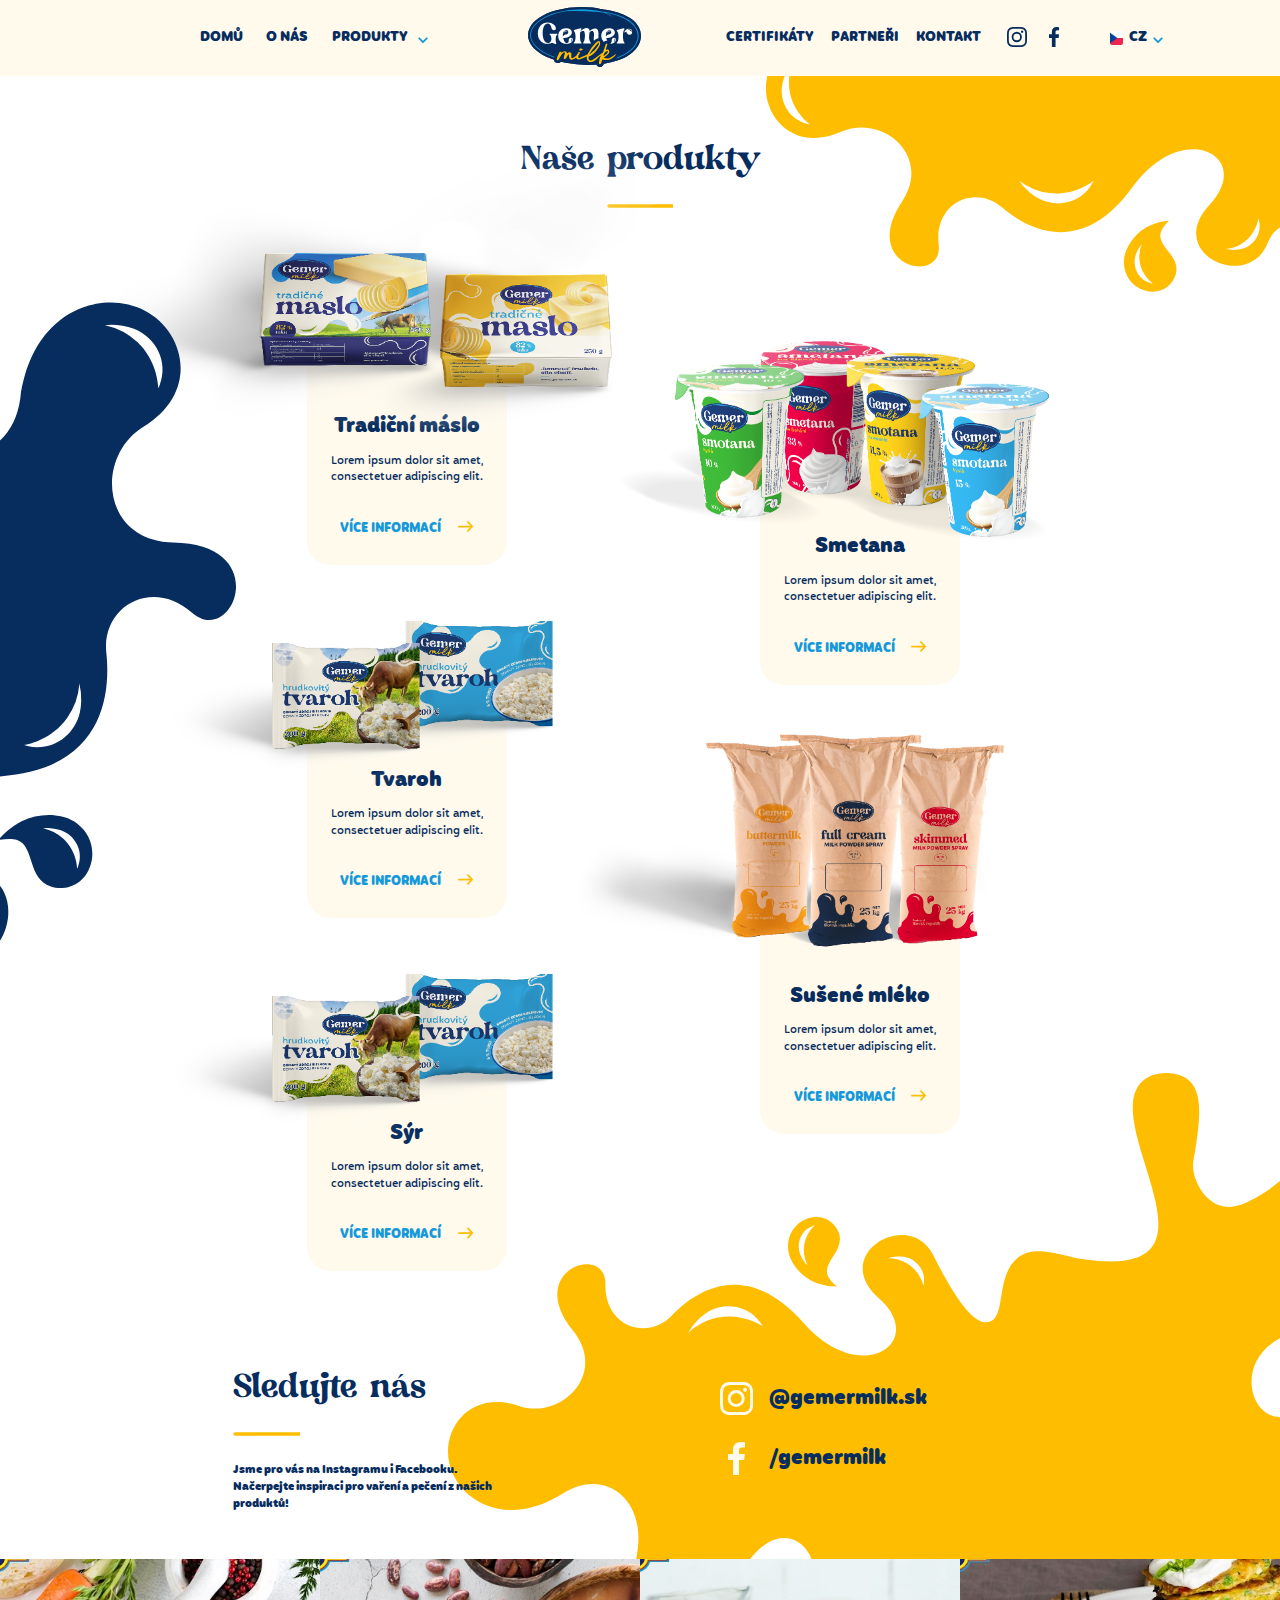
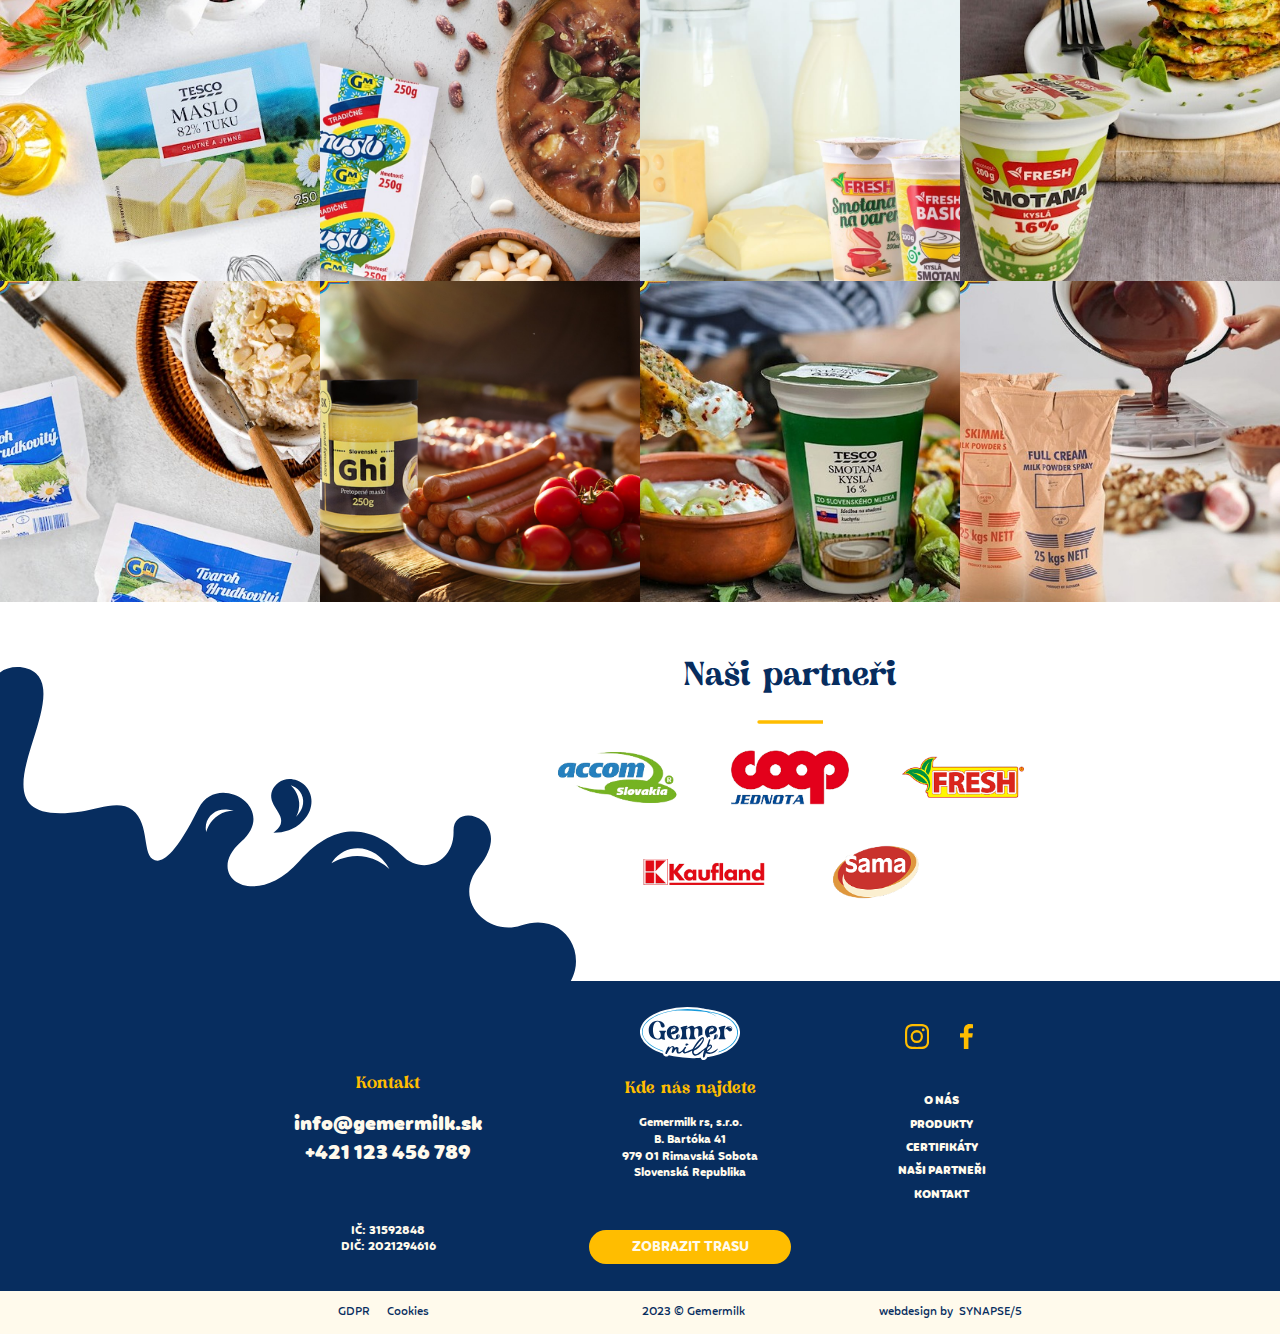
==== commit 5d3fdff9: "Add files via upload" ====
--- a/produkty.html
+++ b/produkty.html
@@ -26,7 +26,7 @@
                 <div class="header-right">
                     <span class="menu-option">Certifikáty</span>
                     <span class="menu-option"><a href="#partners">Partneři</a></span>
-                    <span class="menu-option">Kontakt</span>
+                    <span class="menu-option"><a href="#footer">Kontakt</a></span>
                 </div>
                 <div class="menu-socials">
                     <a href="https://www.instagram.com/gemermilk.sk/" target="_blank" rel="noopener noreferrer"><img src="./img/Group 100.svg" alt="Instagram"></a>
@@ -34,20 +34,20 @@
                 </div>
                 <div class="lang-select">
                     <div class="lang-item selected">
-                        <div class="lang-img"><img src="./img/Group308.png" alt=""></div>
+                        <div class="lang-img"><img src="./img/Group308.png" alt="Flag CZ"></div>
                         <span class="lang-text">CZ</span>
                         <div id="langarrw" class="arrow"><img src="./img/Path 80.svg" alt=""></div>
                     </div>
                     <div class="lang-item non-selected">
-                        <div class="lang-img"><img src="./img/Group 312.png" alt=""></div>
+                        <div class="lang-img"><img src="./img/Group 312.png" alt="Flag SK"></div>
                         <span class="lang-text">SK</span>
                     </div>
                     <div class="lang-item non-selected">
-                        <div class="lang-img"><img src="./img/Group 310.png" alt=""></div>
+                        <div class="lang-img"><img src="./img/Group 310.png" alt="Flag EN"></div>
                         <span class="lang-text">EN</span>
                     </div>
                     <div class="lang-item non-selected">
-                        <div class="lang-img"><img src="./img/Group 309.png" alt=""></div>
+                        <div class="lang-img"><img src="./img/Group 309.png" alt="Flag HU"></div>
                         <span class="lang-text">HU</span>
                     </div>
                 </div>
@@ -75,20 +75,20 @@
                 <span class="menu-option"><a href="#footer-product">Kontakt</a></span>
                 <div class="lang-select-mobile">
                     <div class="lang-item selected">
-                        <div class="lang-img"><img src="./img/Group308.png" alt=""></div>
+                        <div class="lang-img"><img src="./img/Group308.png" alt="Flag CZ"></div>
                         <span class="lang-text">CZ</span>
                         <div id="langarrw" class="arrow"><img src="./img/Path 80.svg" alt=""></div>
                     </div>
                     <div class="lang-item non-selected">
-                        <div class="lang-img"><img src="./img/Group 312.png" alt=""></div>
+                        <div class="lang-img"><img src="./img/Group 312.png" alt="Flag SK"></div>
                         <span class="lang-text">SK</span>
                     </div>
                     <div class="lang-item non-selected">
-                        <div class="lang-img"><img src="./img/Group 310.png" alt=""></div>
+                        <div class="lang-img"><img src="./img/Group 310.png" alt="Flag EN"></div>
                         <span class="lang-text">EN</span>
                     </div>
                     <div class="lang-item non-selected">
-                        <div class="lang-img"><img src="./img/Group 309.png" alt=""></div>
+                        <div class="lang-img"><img src="./img/Group 309.png" alt="Flag HU"></div>
                         <span class="lang-text">HU</span>
                     </div>
                 </div>
@@ -293,7 +293,7 @@
                     </div>
                     <h3>Kontakt</h3>
                     <div class="contact">
-                        info@gemermilk.sk<br>+421 123 456 789
+                        <a href="mailto:info@gemermilk.sk">info@gemermilk.sk</a><br><a href="tel:+421123456789">+421 123 456 789</a>
                     </div>
                     <p>IČ: 31592848<br>DIČ: 2021294616</p>
                 </div>
@@ -305,7 +305,7 @@
                     <div class="footer-address">
                         Gemermilk rs, s.r.o.<br>B. Bartóka 41<br>979 01 Rimavská Sobota<br>Slovenská Republika
                     </div>
-                    <button>Zobrazit trasu</button>
+                    <a href="https://www.google.cz/maps/dir//Gemermilk+rs+s.r.o.,+B.+Bart%C3%B3ka+1049,+979+01+Rimavsk%C3%A1+Sobota,+Slovensko/@48.3809836,19.9798316,13z/data=!4m9!4m8!1m0!1m5!1m1!1s0x473f8d2bfd745901:0x36151c2bf3db1590!2m2!1d20.0210314!2d48.3809427!3e0?entry=ttu"><button>Zobrazit trasu</button></a>
                 </div>
                 <div class="footer-right">
                     <div class="footer-socials">
@@ -323,7 +323,7 @@
         <div class="synapse">
             <div class="footer-left"><span class="text"><a href="">GDPR</a></span><span class="text"><a href="">Cookies</a></span></div>
             <div class="footer-center"><a href="">2023 © Gemermilk</a></div>
-            <div class="footer-right">webdesign by &nbsp;<a href="">SYNAPSE/5</a></div>
+            <div class="footer-right">webdesign by &nbsp;<a href="https://synapse5.com/">SYNAPSE/5</a></div>
         </div>
         <div class="splash-container">
             <img src="./img/Group 267.svg" alt="" class="produkty-splash3">
--- a/style.css
+++ b/style.css
@@ -548,7 +548,7 @@
     -webkit-box-direction: normal;
         -ms-flex-direction: row;
             flex-direction: row;
-    left: 10rem
+    left: 12rem
 }
 
 /* Hide the scrollbar for WebKit-based browsers (Chrome, Safari, etc.) */
@@ -1474,6 +1474,7 @@
                 justify-content: space-between;
         padding-left: 0;
         height: 10vh;
+        min-height: 100px;
     }
     .logo{
         display: -webkit-box;
@@ -1483,7 +1484,6 @@
             -ms-flex-pack: center;
                 justify-content: center;
         margin: 0 0;
-        max-height: 9vh;
     }
     .logo > img{
         width: 75%;
@@ -3296,7 +3296,7 @@
         font-size: 0.67083vw;
     }
     .carousel-bg{
-        top: -47rem;
+        top: -46rem;
         width: 120%;
     }
     .fixed-column {
@@ -3419,7 +3419,7 @@
         z-index: 100;
     }
     .in-depth-bottom{
-        gap: 10rem;
+        gap: 5rem;
         margin-top: 10rem;
     }
     .products-column:first-child{
@@ -3430,7 +3430,7 @@
     }
 
     .pdetail-splash5{
-        top: 258rem;
+        top: 254rem;
     }
     .product-header{
         font-size: 4rem;
@@ -3464,14 +3464,37 @@
         font-size: 2.5rem;
     }
     .synapse{
-        justify-content: space-evenly;
         font-size: 2rem;
     }
-    .synapse > .footer-center, .synapse > .footer-right{
-        left: 7rem;
+    .synapse > .footer-center{
+        left: 10rem;
+    }
+    .synapse > .footer-right{
+        left: 11rem;
     }
     .carousel-text{
         font-size: 2.2rem;
+    }
+    #pdetail-partners img{
+        width: 20.3rem;
+    }
+    .wrapper{
+        margin-right: 5rem;
+    }
+    .footer-right{
+        gap: 1.5rem;
+    }
+    .footer-address{
+        line-height: 3.5rem;
+    }
+    .table-name, .table-value{
+        font-size: 2rem;
+    }
+    .contents-table{
+        width: 39rem;
+    }
+    span.document{
+        font-size: 2rem;
     }
 }
 @media screen and (-webkit-min-device-pixel-ratio:0) {
